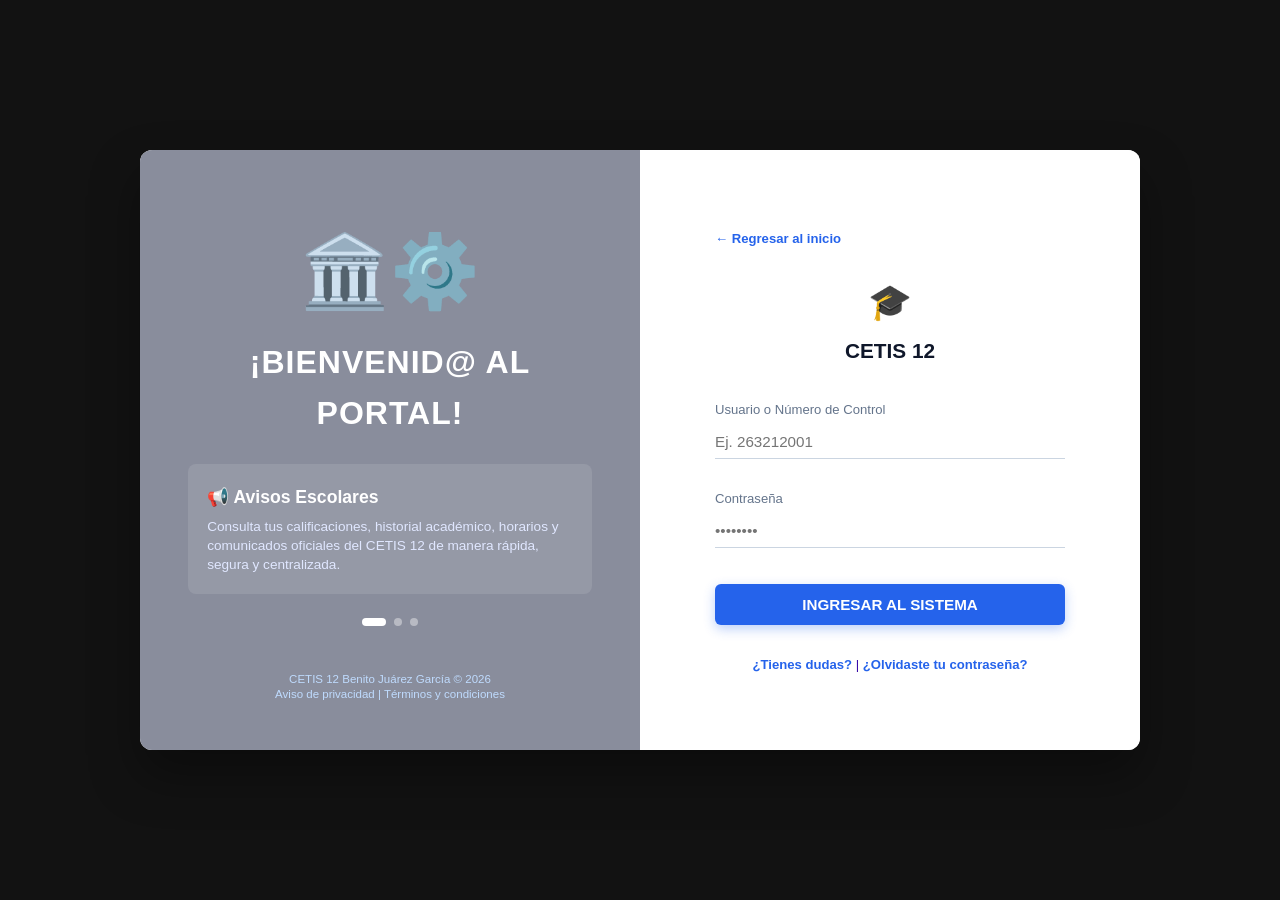
==== login.html @ d5d42ab3 "Mi primera publicación Publicación Inicial con imágenes y archivos del proyecto" ====
<!DOCTYPE html>
<html lang="es">
<head>
    <meta charset="UTF-8">
    <meta name="viewport" content="width=device-width, initial-scale=1.0">
    <title>Portal de Alumnos - CETIS 12</title>
    <link rel="stylesheet" href="styles.css">
</head>
<body class="cbtis-login-body">

    <!-- Contenedor principal de dos columnas -->
    <div class="cbtis-login-container">

        <!-- LADO IZQUIERDO: Panel Institucional con Bienvenida e Ilustración -->
        <div class="cbtis-left-panel">
            <div class="cbtis-left-content">
                
                <div class="cbtis-illustration-box">
                    <div class="cbtis-badge-icon">🏛️⚙️</div>
                    <h2>¡BIENVENID@ AL PORTAL!</h2>
                </div>

                <div class="cbtis-notices-box">
                    <h3>📢 Avisos Escolares</h3>
                    <p>Consulta tus calificaciones, historial académico, horarios y comunicados oficiales del CETIS 12 de manera rápida, segura y centralizada.</p>
                </div>

                <div class="cbtis-slider-dots">
                    <span class="cbtis-dot active"></span>
                    <span class="cbtis-dot"></span>
                    <span class="cbtis-dot"></span>
                </div>
            </div>

            <div class="cbtis-left-footer">
                CETIS 12 Benito Juárez García &copy; 2026<br>
                <span>Aviso de privacidad | Términos y condiciones</span>
            </div>
        </div>

        <!-- LADO DERECHO: Panel de Autenticación de Usuarios -->
        <div class="cbtis-right-panel">
            <div class="cbtis-login-wrapper">
                
                <div class="login-back-container">
                    <a href="index.html" class="cbtis-back-link">← Regresar al inicio</a>
                </div>

                <div class="cbtis-logo-header">
                    <div class="login-logo-emoji">🎓</div>
                    <h1>CETIS <strong>12</strong></h1>
                </div>

                <form id="form-login" action="#" method="POST">
                    
                    <div class="cbtis-input-group">
                        <label for="usuario">Usuario o Número de Control</label>
                        <input type="text" id="usuario" name="usuario" placeholder="Ej. 263212001" required>
                    </div>

                    <div class="cbtis-input-group">
                        <label for="password">Contraseña</label>
                        <input type="password" id="password" name="password" placeholder="••••••••" required>
                    </div>

                    <button type="submit" class="cbtis-btn-ingresar">INGRESAR AL SISTEMA</button>

                </form>

                <div class="cbtis-login-help">
                    <a href="#">¿Tienes dudas?</a> | <a href="#">¿Olvidaste tu contraseña?</a>
                </div>

            </div>
        </div>

    </div>

    <script src="script.js"></script>
</body>
</html>
---- styles.css ----
/* ======================================================================
   ESTILOS GENERALES Y PORTADA - CBTis 166
   ====================================================================== */
*{
    box-sizing: border-box; /* Incluye bordes y rellenos en el ancho y alto total */
    margin: 0;              /* Elimina los márgenes predeterminados de la página */
    padding: 0;             /* Elimina los rellenos internos predeterminados */
}

body {
    font-family: 'Segoe UI', Tahoma, Geneva, Verdana, sans-serif; /* Tipografía principal limpia y moderna */
    color:#370aa8;                 /* Color de texto base gris oscuro */
    background-color:#d6200f;      /* Color de fondo general suave para el sitio */
    line-height: 1.6;               /* Espaciado de línea cómodo para la lectura */
}

/* --------------------------------------------------------------------
   BARRA SUPERIOR DE CONTACTO
   -------------------------------------------------------------------- */
.top-bar {
    background-color: #d6200f;              /* Fondo oscuro para la franja de contacto superior */
    color: #cbd5e1;                         /* Color de texto gris claro secundario */
    font-size: 0.82rem;                     /* Tamaño de fuente pequeño y sutil */
    padding: 0.5rem 2rem;                   /* Relleno interno superior/inferior y lateral */
    border-bottom: 1px solid rgba(255, 255, 255, 0.1); /* Línea divisoria inferior translúcida */
}

.top-bar-container {
    max-width: 1200px;     /* Ancho máximo estructurado para mantener simetría */
    margin: 0 auto;        /* Centra horizontalmente el contenedor */
    display: flex;         /* Activa el diseño flexible */
    justify-content: space-between; /* Distribuye el espacio entre los elementos internos */
    align-items: center;   /* Centra verticalmente los elementos */
}

.top-contacts {
    display: flex;         /* Distribuye los datos de contacto en fila horizontal */
    gap: 2rem;             /* Separación horizontal entre los elementos */
}

.top-item.whatsapp {
    color: #4ade80;        /* Color verde característico para destacar WhatsApp */
}

/* ======================================================================
   BARRA DE NAVEGACIÓN RESPONSIVA
   ====================================================================== */
.navbar {
    background-color: #ffffff; /* Fondo blanco sólido para el menú de navegación */
    border-bottom: 1px solid #e2e8f0; /* Borde inferior sutil */
    position: sticky;          /* Fija la barra en la parte superior al hacer scroll */
    top: 0;                    /* Posición de anclaje exacto en la parte superior */
    z-index: 1000;             /* Asegura que la barra esté siempre por encima de otros elementos */
    padding: 0.8rem 1.5rem;    /* Relleno interior de la barra de navegación */
}

.nav-container {
    max-width: 1200px;         /* Ancho máximo alineado con el resto del sitio */
    margin: 0 auto;            /* Centra el contenedor del menú */
    display: flex;             /* Modelo flexible */
    justify-content: space-between; /* Separa el logotipo de los enlaces del menú */
    align-items: center;       /* Alinea verticalmente al centro */
    flex-wrap: wrap;           /* Permite que los elementos bajen si falta espacio */
    gap: 1rem;                 /* Espaciado predeterminado */
}

.nav-brand {
    display: flex;             /* Contenedor flexible para la marca/logo */
    align-items: center;       /* Centra verticalmente el logotipo */
}

.brand-logo-img {
    height: 55px;              /* Altura fija estándar para el logotipo institucional */
    width: auto;               /* Ancho proporcional automático */
    object-fit: contain;       /* Evita deformaciones en la imagen */
    display: block;            /* Elimina espacios fantasma inferiores */
}

.nav-links {
    display: flex;             /* Organiza los enlaces de navegación en línea */
    align-items: center;       /* Centra verticalmente */
    gap: 1.5rem;               /* Espacio de separación entre cada opción del menú */
    flex-wrap: wrap;           /* Adaptable en pantallas chicas */
}

.nav-links a {
    text-decoration: none;     /* Quita el subrayado predeterminado de los enlaces */
    color: #475569;            /* Color de texto gris intermedio */
    font-weight: 600;          /* Seminegrita para mejor visibilidad */
    font-size: 0.9rem;         /* Tamaño de fuente adecuado */
    transition: color 0.2s;    /* Transición suave al cambiar de color */
}

.nav-links a:hover {
    color: #2563eb;            /* Cambia a azul corporativo al pasar el cursor */
}

.btn-nav-login {
    background-color:#d6200f; /* Fondo azul destacado para el botón de alumnos */
    color: white !important;   /* Texto blanco forzado */
    padding: 8px 16px;         /* Relleno interior del botón */
    border-radius: 6px;        /* Esquinas redondeadas */
    transition: background-color 0.2s; /* Transición suave en el color de fondo */
}

.btn-nav-login:hover {
    background-color: #1d4ed8; /* Azul más oscuro al pasar el cursor */
}

@media (max-width: 600px) {
    .navbar {
        padding: 0.6rem 1rem;  /* Reduce el padding en pantallas móviles pequeñas */
    }
    .nav-container {
        justify-content: center; /* Centra los elementos del menú en móviles */
    }
    .nav-links {
        gap: 1rem;             /* Reduce el espacio entre enlaces */
        justify-content: center; /* Centra los enlaces */
    }
}

/* --------------------------------------------------------------------
   SECCIÓN HERO (DOS COLUMNAS CON COLLAGE)
   -------------------------------------------------------------------- */
.hero-section {
    background: linear-gradient(135deg, #1adb14 0%, #1e3a8a 100%); /* Fondo con degradado azul oscuro */
    color: white;              /* Texto general en blanco para alto contraste */
    padding: 5rem 2rem;        /* Relleno superior/inferior amplio y lateral */
    overflow: hidden;          /* Oculta desbordamientos */
}

.hero-container {
    max-width: 1200px;         /* Ancho máximo del contenedor principal */
    margin: 0 auto;            /* Centra el contenedor */
    display: grid;             /* Utiliza CSS Grid para organizar las columnas */
    grid-template-columns: 1.1fr 0.9fr; /* Texto ligeramente más ancho que el collage */
    gap: 3rem;                 /* Espacio de separación entre columnas */
    align-items: center;       /* Alinea verticalmente al centro */
}

@media (max-width: 900px) {
    .hero-container {
        grid-template-columns: 1fr; /* Cambia a una sola columna en pantallas medianas/móviles */
    }
}

.hero-tag {
    display: inline-block;     /* Permite aplicar padding y márgenes como bloque */
    background-color: rgba(37, 99, 235, 0.3); /* Fondo azul translúcido */
    border: 1px solid rgba(96, 165, 250, 0.4); /* Borde azul claro sutil */
    color: #93c5fd;            /* Texto azul claro brillante */
    padding: 6px 16px;         /* Relleno interior */
    border-radius: 20px;       /* Bordes redondeados estilo píldora */
    font-size: 0.85rem;        /* Tamaño de fuente compacto */
    font-weight: 600;          /* Seminegrita */
    text-transform: uppercase; /* Convierte el texto en mayúsculas */
    margin-bottom: 1.5rem;     /* Margen inferior */
}

.hero-text-side h1 {
    font-size: 2.8rem;         /* Tamaño de fuente grande para el título principal */
    font-weight: 800;          /* Grosor muy marcado */
    margin-bottom: 1rem;       /* Espacio inferior */
    letter-spacing: -0.5px;    /* Reduce ligeramente el espacio entre letras */
    line-height: 1.2;          /* Altura de línea compacta */
}

.hero-text-side p {
    font-size: 1.1rem;         /* Tamaño de fuente cómodo para la descripción */
    color: #cbd5e1;            /* Color gris claro legible */
    margin-bottom: 2rem;       /* Espacio inferior */
    line-height: 1.6;          /* Altura de línea legible */
}

.hero-cta-box {
    background: rgba(15, 23, 42, 0.4); /* Fondo oscuro semitransparente */
    border: 1px solid rgba(255, 255, 255, 0.1); /* Borde sutil translúcido */
    padding: 1.8rem;           /* Relleno interno */
    border-radius: 12px;       /* Bordes redondeados */
    backdrop-filter: blur(6px); /* Efecto de desenfoque de cristal esmerilado */
}

.btn-orange {
    display: inline-block;     /* Permite dimensiones en enlaces */
    background: linear-gradient(135deg, #f97316 0%, #ea580c 100%); /* Degradado naranja llamativo */
    color: white;              /* Texto blanco */
    padding: 14px 28px;        /* Relleno interior generoso */
    border-radius: 8px;        /* Bordes redondeados */
    text-decoration: none;     /* Quita subrayado */
    font-weight: 700;          /* Negrita */
    font-size: 1.05rem;        /* Tamaño destacado */
    box-shadow: 0 4px 15px rgba(249, 115, 22, 0.4); /* Sombra naranja difuminada */
    transition: transform 0.2s, box-shadow 0.2s; /* Transiciones suaves */
    margin-bottom: 1.2rem;     /* Espacio inferior */
}

.btn-orange:hover {
    transform: translateY(-2px); /* Eleva ligeramente el botón al pasar el cursor */
    box-shadow: 0 6px 20px rgba(249, 115, 22, 0.6); /* Aumenta intensidad de sombra */
}

.hero-benefits {
    display: flex;             /* Organiza los beneficios en línea flexible */
    flex-wrap: wrap;           /* Salto de línea automático */
    gap: 15px;                 /* Espacio entre beneficios */
    font-size: 0.9rem;         /* Tamaño estándar */
    color: #e2e8f0;            /* Gris claro */
    font-weight: 500;          /* Peso medio */
}

/* Estilos del Collage de Imágenes */
.image-collage {
    display: flex;             /* Organiza los elementos en columna */
    flex-direction: column;    /* Dirección vertical */
    gap: 15px;                 /* Espacio entre imágenes */
    background: rgba(255, 255, 255, 0.05); /* Fondo translúcido sutil */
    padding: 20px;             /* Relleno interior */
    border-radius: 20px;       /* Bordes redondeados del contenedor */
    border: 1px solid rgba(255, 255, 255, 0.1); /* Borde sutil */
}

.collage-main img {
    width: 100%;               /* Ancho completo */
    height: 240px;             /* Altura fija para la imagen principal */
    object-fit: cover;         /* Recorta proporcionalmente sin deformar */
    border-radius: 12px;       /* Bordes redondeados */
    box-shadow: 0 10px 25px rgba(0,0,0,0.3); /* Sombra de profundidad */
}

.collage-sub {
    display: grid;             /* Cuadrícula para las dos imágenes inferiores */
    grid-template-columns: 1fr 1fr; /* Dos columnas iguales */
    gap: 15px;                 /* Espacio entre las secundarias */
}

.collage-sub img {
    width: 100%;               /* Ancho completo */
    height: 140px;             /* Altura fija para secundarias */
    object-fit: cover;         /* Recorte proporcional */
    border-radius: 12px;       /* Bordes redondeados */
    box-shadow: 0 8px 20px rgba(0,0,0,0.3); /* Sombra de profundidad */
}

/* Clases específicas para el formulario de informes */
.hero-title-custom {
    font-size: 2.5rem;         /* Tamaño de título personalizado */
    margin-bottom: 1rem;       /* Margen inferior */
}

.hero-desc-custom {
    color: #cbd5e1;            /* Color secundario */
    font-size: 1rem;           /* Tamaño legible */
    margin-bottom: 1.5rem;     /* Margen inferior */
}

.hero-subtitle-custom {
    font-size: 0.95rem;        /* Subtítulo */
    font-weight: 600;          /* Seminegrita */
    color: #93c5fd;            /* Azul claro */
    margin-bottom: 0.8rem;     /* Margen inferior */
}

.hero-benefits-column {
    display: flex;             /* Flexible vertical */
    flex-direction: column;    /* Apilado vertical */
    gap: 8px;                  /* Espaciado ajustado */
}

.cbtis-hero-form-card {
    background-color: #ffffff; /* Fondo blanco sólido para la tarjeta del formulario */
    padding: 2.2rem;           /* Relleno interno amplio */
    border-radius: 16px;       /* Bordes redondeados marcados */
    box-shadow: 0 20px 40px rgba(0, 0, 0, 0.25); /* Sombra elegante flotante */
    width: 100%;               /* Ancho completo disponible */
    max-width: 440px;          /* Ancho máximo de la tarjeta */
    margin: 0 auto;            /* Centrado horizontal */
}

.form-card-title {
    color: #0f172a;            /* Color oscuro */
    font-size: 1.25rem;        /* Mediano destacado */
    font-weight: 700;          /* Negrita */
    margin-bottom: 1rem;       /* Margen inferior */
    text-align: center;        /* Centrado */
}

.form-group-margin {
    margin-bottom: 1rem;       /* Espacio inferior estándar entre campos */
}

.form-control-input {
    width: 100%;               /* Ancho completo */
    border: 1px solid #cbd5e1; /* Borde gris claro */
    border-radius: 8px;        /* Bordes redondeados */
    padding: 10px 14px;        /* Relleno interior cómodo */
    font-size: 0.9rem;         /* Tamaño de letra interno */
    outline: none;             /* Sin borde de enfoque por defecto */
}

.form-control-select {
    width: 100%;               /* Ancho completo */
    border: 1px solid #cbd5e1; /* Borde gris claro */
    border-radius: 8px;        /* Bordes redondeados */
    padding: 10px 14px;        /* Relleno interior */
    font-size: 0.9rem;         /* Tamaño de fuente */
    background: #fff;          /* Fondo blanco */
    color: #475569;            /* Color de texto de opciones */
    outline: none;             /* Quita contorno */
}

.form-date-label {
    font-size: 0.78rem;        /* Letra pequeña para etiquetas de fecha */
    color: #64748b;            /* Gris secundario */
    display: block;            /* Ocupa su propia línea */
    margin-bottom: 2px;        /* Margen inferior mínimo */
}

.form-control-date {
    width: 100%;               /* Ancho completo */
    border: 1px solid #cbd5e1; /* Borde gris */
    border-radius: 8px;        /* Bordes redondeados */
    padding: 8px 14px;         /* Relleno interior */
    font-size: 0.9rem;         /* Tamaño de fuente */
    color: #334155;            /* Color de texto interno */
    outline: none;             /* Quita contorno */
}

.form-control-textarea {
    width: 100%;               /* Ancho completo */
    border: 1px solid #cbd5e1; /* Borde gris */
    border-radius: 8px;        /* Bordes redondeados */
    padding: 10px 14px;        /* Relleno interior */
    font-size: 0.9rem;         /* Tamaño de fuente */
    outline: none;             /* Quita contorno */
    font-family: inherit;      /* Hereda tipografía general */
}

/* ======================================================================
   CORRECCIÓN DEFINITIVA PARA LA CASILLA Y EL TEXTO DE ACEPTAR TÉRMINOS
   ====================================================================== */
.form-group-checkbox {
    margin-bottom: 1.2rem;     /* Espacio inferior */
    display: flex;             /* Contenedor flexible */
    flex-direction: row !important; /* Fuerza dirección horizontal estricta */
    align-items: flex-start !important; /* Alinea arriba */
    justify-content: flex-start !important; /* Alinea a la izquierda */
    gap: 10px;                 /* Espacio horizontal entre cuadro y texto */
    text-align: left;          /* Alineación izquierda */
    width: 100%;               /* Ancho completo */
}

.form-checkbox-input {
    width: 18px !important;    /* Ancho fijo forzado para el checkbox */
    height: 18px !important;   /* Alto fijo forzado */
    min-width: 18px;           /* Evita compresión */
    cursor: pointer;           /* Cambia cursor a mano */
    margin-top: 2px;           /* Ajuste vertical fino con la primera línea */
    flex-shrink: 0;            /* Impide deformación */
    appearance: auto;          /* Restaura el comportamiento visual nativo */
    -webkit-appearance: checkbox; /* Compatibilidad WebKit */
}

.form-checkbox-label {
    font-size: 0.78rem !important; /* Letra pequeña legible para textos legales */
    color: #475569 !important;     /* Gris oscuro */
    line-height: 1.35 !important;  /* Altura de línea compacta */
    cursor: pointer;               /* Cursor interactivo */
    display: inline-block !important; /* Comportamiento en línea */
    width: auto !important;        /* Ancho automático */
    flex: 1;                       /* Ocupa el resto del espacio disponible */
}

.form-submit-btn {
    background-color: #0052ff;     /* Fondo azul intenso para el botón enviar */
    width: 100%;                   /* Ancho completo */
    border-radius: 8px;            /* Bordes redondeados */
    padding: 12px;                 /* Relleno interior */
    font-weight: 700;              /* Negrita */
    color: white;                  /* Texto blanco */
    border: none;                  /* Sin bordes */
    cursor: pointer;               /* Cursor de mano */
    transition: background 0.2s;   /* Transición suave */
}

.cbtis-hero-form-card input:focus, 
.cbtis-hero-form-card select:focus, 
.cbtis-hero-form-card textarea:focus {
    border-color: #2563eb !important; /* Cambia el borde a azul brillante al enfocar */
    box-shadow: 0 0 0 3px rgba(37, 99, 235, 0.15); /* Brillo sutil alrededor */
}

/* ======================================================================
   ESTILOS DE OFERTA EDUCATIVA CON IMÁGENES
   ====================================================================== */
.careers-section {
    padding: 5rem 2rem;            /* Espaciado superior/inferior */
    background-color: #f8fafc;     /* Fondo claro */
}

.section-container {
    max-width: 1200px;             /* Ancho máximo centrado */
    margin: 0 auto;                /* Centrado horizontal */
}

.section-header {
    text-align: center;            /* Centrado de títulos de sección */
    margin-bottom: 3.5rem;         /* Espacio inferior */
}

.section-header h2 {
    font-size: 2.2rem;             /* Título grande */
    color: #0f172a;                /* Color oscuro */
    margin-bottom: 0.5rem;         /* Espacio con subtítulo */
}

.section-header p {
    color: #64748b;                /* Gris secundario */
    font-size: 1.05rem;            /* Tamaño legible */
}

.careers-grid {
    display: grid;                 /* Cuadrícula CSS adaptable */
    grid-template-columns: repeat(auto-fit, minmax(260px, 1fr)); /* Columnas responsivas */
    gap: 2rem;                     /* Espacio entre tarjetas */
}

.career-card {
    background-color: #ffffff;     /* Fondo blanco */
    border: 1px solid #e2e8f0;     /* Borde sutil */
    border-radius: 12px;           /* Esquinas redondeadas */
    overflow: hidden;              /* Oculta desbordamientos internos */
    box-shadow: 0 4px 6px rgba(0, 0, 0, 0.02); /* Sombra ligera */
    transition: transform 0.2s ease, box-shadow 0.2s ease; /* Transiciones suaves */
}

.career-card:hover {
    transform: translateY(-5px);   /* Eleva la tarjeta al pasar el cursor */
    box-shadow: 0 15px 30px rgba(0, 0, 0, 0.08); /* Acentúa la sombra */
    border-color: #cbd5e1;         /* Oscurece borde */
}

.career-img-container {
    width: 100%;                   /* Ancho completo */
    height: 160px;                 /* Altura fija de imagen */
    overflow: hidden;              /* Oculta desbordamientos */
}

.career-img-container img {
    width: 100%;                   /* Ancho adaptado */
    height: 100%;                  /* Alto adaptado */
    object-fit: cover;             /* Recorte proporcional */
    transition: transform 0.3s ease; /* Transición para zoom */
}

.career-card:hover .career-img-container img {
    transform: scale(1.05);        /* Efecto zoom in en imagen al hacer hover */
}

.career-content {
    padding: 1.8rem;               /* Relleno interno de textos */
}

.career-content h3 {
    font-size: 1.15rem;            /* Tamaño de título */
    color: #0f172a;                /* Color oscuro */
    margin-bottom: 0.8rem;         /* Espacio inferior */
    font-weight: 700;              /* Negrita */
}

.career-content p {
    color: #64748b;                /* Gris descriptivo */
    font-size: 0.9rem;             /* Tamaño estándar */
    line-height: 1.5;              /* Altura de línea */
}

/* ======================================================================
   ESTILOS DEL PIE DE PÁGINA (FOOTER CON REDES SOCIALES)
   ====================================================================== */
.footer {
    background-color: #8114db;     /* Fondo oscuro institucional */
    color: #94a3b8;                /* Texto gris claro */
    padding: 2.5rem 2rem;          /* Relleno interior */
    border-top: 1px solid rgba(255, 255, 255, 0.05); /* Línea superior sutil */
}

.footer-container {
    max-width: 1200px;             /* Ancho máximo alineado */
    margin: 0 auto;                /* Centrado horizontal */
    display: flex;                 /* Distribución flexible */
    justify-content: space-between; /* Separa créditos de redes */
    align-items: center;           /* Centrado vertical */
    flex-wrap: wrap;               /* Adaptable */
    gap: 1.5rem;                   /* Espacio entre elementos */
}

.footer-info p {
    font-size: 0.9rem;             /* Tamaño estándar */
    color: #cbd5e1;                /* Color legible */
    margin-bottom: 0.3rem;         /* Espacio mínimo */
}

.footer-author {
    font-size: 0.82rem;            /* Letra pequeña para autor */
    color: #64748b;                /* Gris sutil */
}

.footer-socials {
    display: flex;                 /* Iconos en línea */
    gap: 12px;                     /* Espacio entre iconos */
}

.social-icon {
    width: 38px;                   /* Ancho fijo circular */
    height: 38px;                  /* Alto fijo circular */
    background: rgba(255, 255, 255, 0.08); /* Fondo translúcido */
    border: 1px solid rgba(255, 255, 255, 0.12); /* Borde sutil */
    color: #ffffff;                /* Icono blanco */
    border-radius: 50%;            /* Círculo perfecto */
    display: flex;                 /* Centrado interno */
    align-items: center;           /* Centrado vertical */
    justify-content: center;       /* Centrado horizontal */
    text-decoration: none;         /* Sin subrayado */
    font-weight: 700;              /* Negrita */
    font-size: 0.95rem;            /* Tamaño del símbolo */
    transition: background 0.2s, transform 0.2s, border-color 0.2s; /* Transiciones */
}

.social-icon:hover {
    background: #2563eb;           /* Azul corporativo al pasar cursor */
    border-color: #2563eb;         /* Borde azul */
    transform: translateY(-3px);   /* Eleva sutilmente el icono */
}

@media (max-width: 768px) {
    .footer-container {
        flex-direction: column;    /* Columna en tablets y móviles */
        text-align: center;        /* Centra textos del footer */
    }
    .footer-socials {
        justify-content: center;   /* Centra iconos sociales */
    }
}

/* ======================================================================
   ESTILOS DE LOGIN EN PANTALLA PARTIDA - CBTis 166
   ====================================================================== */
.cbtis-login-body {
    margin: 0;                     /* Sin márgenes */
    padding: 0;                    /* Sin padding */
    font-family: 'Segoe UI', Tahoma, Geneva, Verdana, sans-serif; /* Tipografía general */
    background: linear-gradient(135deg, #121212 0%, #121212 100%); /* Fondo degradado */
    min-height: 100vh;             /* Altura mínima de pantalla completa */
    display: flex;                 /* Centrado flexible */
    justify-content: center;       /* Centrado horizontal */
    align-items: center;           /* Centrado vertical */
}

.cbtis-login-container {
    width: 100%;                   /* Ancho completo */
    max-width: 1000px;             /* Ancho máximo de la tarjeta de login */
    height: 600px;                 /* Altura fija estándar */
    background-color: #ffffff;     /* Fondo blanco */
    border-radius: 12px;           /* Bordes redondeados */
    box-shadow: 0 25px 50px rgba(0, 0, 0, 0.35); /* Sombra pronunciada */
    display: grid;                 /* Pantalla dividida en cuadrícula */
    grid-template-columns: 1fr 1fr; /* Dos columnas iguales (panel izquierdo y derecho) */
    overflow: hidden;              /* Oculta desbordamientos */
    margin: 2rem;                  /* Margen exterior */
}

@media (max-width: 850px) {
    .cbtis-login-container {
        grid-template-columns: 1fr; /* Una sola columna en dispositivos menores */
        height: auto;               /* Altura automática */
    }
    .cbtis-left-panel {
        display: none;              /* Oculta el panel izquierdo decorativo en móviles */
    }
}

.cbtis-left-panel {
    background: linear-gradient(135deg, #898d9c 0%,#898d9c 100%); /* Degradado oscuro */
    color: white;                  /* Texto blanco */
    padding: 3rem;                 /* Relleno interno */
    display: flex;                 /* Diseño flexible */
    flex-direction: column;        /* Apilado vertical */
    justify-content: space-between; /* Distribuye espacio superior e inferior */
}

.cbtis-illustration-box {
    text-align: center;            /* Centrado */
    margin-top: 1rem;              /* Margen superior */
}

.cbtis-badge-icon {
    font-size: 4.5rem;             /* Tamaño grande para icono/emoji */
    margin-bottom: 0.5rem;         /* Margen inferior */
}

.cbtis-illustration-box h2 {
    font-size: 2rem;               /* Título grande */
    font-weight: 800;              /* Negrita fuerte */
    letter-spacing: 1px;           /* Espaciado entre letras */
}

.cbtis-notices-box {
    background: rgba(255, 255, 255, 0.1); /* Caja translúcida de avisos */
    padding: 1.2rem;               /* Relleno interno */
    border-radius: 8px;            /* Bordes redondeados */
    margin-top: 1.5rem;            /* Margen superior */
}

.cbtis-notices-box h3 {
    font-size: 1.1rem;             /* Título de aviso */
    margin-bottom: 0.4rem;         /* Margen inferior */
}

.cbtis-notices-box p {
    font-size: 0.85rem;            /* Texto pequeño */
    color: #e0e7ff;                /* Azul claro tenue */
    line-height: 1.4;              /* Altura de línea */
}

.cbtis-slider-dots {
    display: flex;                 /* Indicadores de slider en fila */
    justify-content: center;       /* Centrados */
    gap: 8px;                      /* Espacio entre puntos */
    margin-top: 1.5rem;            /* Margen superior */
}

.cbtis-dot {
    width: 8px;                    /* Ancho de punto inactivo */
    height: 8px;                   /* Alto de punto inactivo */
    background-color: rgba(255, 255, 255, 0.4); /* Translúcido */
    border-radius: 50%;            /* Circular */
}

.cbtis-dot.active {
    background-color: #ffffff;     /* Blanco sólido para punto activo */
    width: 24px;                   /* Más ancho simulando barra activa */
    border-radius: 4px;            /* Bordes redondeados */
}

.cbtis-left-footer {
    font-size: 0.72rem;            /* Letra pequeña institucional */
    color: #bfdbfe;                /* Azul muy claro */
    text-align: center;            /* Centrado */
    line-height: 1.3;              /* Altura de línea */
}

.cbtis-right-panel {
    background-color: #ffffff;     /* Panel derecho blanco para el formulario de login */
    padding: 3rem 3.5rem;          /* Relleno interno amplio */
    display: flex;                 /* Flexible */
    flex-direction: column;        /* Vertical */
    justify-content: center;       /* Centrado vertical */
}

.cbtis-login-wrapper {
    width: 100%;                   /* Ancho completo */
    max-width: 350px;              /* Ancho máximo del contenedor de login */
    margin: 0 auto;                /* Centrado horizontal */
}

.login-back-container {
    margin-bottom: 1.5rem;         /* Margen inferior */
}

.cbtis-back-link {
    color: #2563eb;                /* Enlace azul */
    font-size: 0.82rem;            /* Tamaño pequeño */
    text-decoration: none;         /* Sin subrayado */
    font-weight: 600;              /* Seminegrita */
}

.cbtis-back-link:hover {
    text-decoration: underline;    /* Subraya al pasar cursor */
}

.cbtis-logo-header {
    text-align: center;            /* Centrado */
    margin-bottom: 2rem;           /* Margen inferior */
}

.login-logo-emoji {
    font-size: 2.2rem;             /* Emoji grande */
    margin-bottom: 0.2rem;         /* Margen inferior */
}

.cbtis-logo-header h1 {
    font-size: 1.3rem;             /* Tamaño título */
    color: #0f172a;                /* Oscuro */
    font-weight: 700;              /* Negrita */
}

.cbtis-logo-header h1 span {
    color: #2563eb;                /* Acento en azul */
}

.cbtis-input-group {
    margin-bottom: 1.8rem;         /* Espacio inferior */
    position: relative;            /* Posicionamiento relativo */
}

.cbtis-input-group label {
    display: block;                /* Ocupa su línea */
    font-size: 0.82rem;            /* Pequeño */
    color: #64748b;                /* Gris */
    margin-bottom: 0.3rem;         /* Margen inferior */
    font-weight: 500;              /* Medio */
}

.cbtis-input-group input {
    width: 100%;                   /* Ancho completo */
    border: none;                  /* Sin borde completo */
    border-bottom: 1px solid #cbd5e1; /* Borde inferior estilo material design */
    padding: 8px 0;                /* Relleno */
    font-size: 0.95rem;            /* Tamaño de fuente */
    color: #0f172a;                /* Oscuro */
    background: transparent;       /* Fondo transparente */
    outline: none;                 /* Sin contorno */
    transition: border-color 0.2s; /* Transición suave */
}

.cbtis-input-group input:focus {
    border-bottom: 2px solid #2563eb; /* Cambia a borde inferior azul grueso al enfocar */
}

.cbtis-btn-ingresar {
    width: 100%;                   /* Ancho completo */
    background-color: #2563eb;     /* Azul corporativo */
    color: white;                  /* Texto blanco */
    border: none;                  /* Sin bordes */
    padding: 12px;                 /* Relleno */
    border-radius: 6px;            /* Esquinas redondeadas */
    font-weight: 700;              /* Negrita */
    font-size: 0.95rem;            /* Tamaño */
    cursor: pointer;               /* Mano interactiva */
    box-shadow: 0 4px 12px rgba(37, 99, 235, 0.3); /* Sombra azul */
    transition: background-color 0.2s, transform 0.1s; /* Transiciones */
    margin-top: 0.5rem;            /* Margen superior */
}

.cbtis-btn-ingresar:hover {
    background-color: #1d4ed8;     /* Azul más oscuro al pasar cursor */
}

.cbtis-login-help {
    text-align: center;            /* Centrado */
    margin-top: 1.8rem;            /* Margen superior */
    font-size: 0.82rem;            /* Pequeño */
}

.cbtis-login-help a {
    color: #2563eb;                /* Azul */
    text-decoration: none;         /* Sin subrayado */
    font-weight: 600;              /* Seminegrita */
}

.cbtis-login-help a:hover {
    text-decoration: underline;    /* Subraya al pasar cursor */
}

/* ======================================================================
   ESTILOS Y RECORRIDO DE DOCENTES
   ====================================================================== */
.teachers-section {
    background: linear-gradient(135deg, #0f172a 0%, #1e3a8a 100%); /* Fondo degradado oscuro */
    color: white;                  /* Texto blanco */
    padding: 4rem 1.5rem;          /* Relleno superior/inferior y lateral */
}

.teachers-container {
    max-width: 1200px;             /* Ancho máximo centrado */
    margin: 0 auto;                /* Centrado horizontal */
}

.teachers-header {
    display: flex;                 /* Flexible */
    justify-content: space-between; /* Separa título de botones */
    align-items: flex-end;         /* Alineación inferior */
    margin-bottom: 2.5rem;         /* Margen inferior */
    flex-wrap: wrap;               /* Adaptable */
    gap: 1.5rem;                   /* Espacio entre elementos */
}

.teachers-tag {
    display: inline-block;         /* Bloque en línea */
    color: #93c5fd;                /* Azul claro */
    font-size: 0.82rem;            /* Pequeño */
    font-weight: 700;              /* Negrita */
    text-transform: uppercase;     /* Mayúsculas */
    margin-bottom: 0.6rem;         /* Margen inferior */
    letter-spacing: 0.5px;         /* Espaciado de letras */
}

.convenience-tag-custom {
    color: #2563eb;                /* Azul específico para convenios */
}

.teachers-header h2 {
    font-size: 2.2rem;             /* Título grande */
    font-weight: 800;              /* Negrita fuerte */
    margin-bottom: 0.6rem;         /* Margen inferior */
    letter-spacing: -0.5px;        /* Espaciado ajustado */
}

.teachers-header p {
    color: #cbd5e1;                /* Gris claro */
    font-size: 1rem;               /* Estándar */
    max-width: 700px;              /* Ancho máximo para lectura cómoda */
    line-height: 1.6;              /* Altura de línea */
}

.teachers-nav-buttons {
    display: flex;                 /* Botones en línea */
    gap: 10px;                     /* Espaciado entre flechas */
}

.nav-btn {
    width: 42px;                   /* Ancho fijo circular */
    height: 42px;                  /* Alto fijo circular */
    background: rgba(255, 255, 255, 0.1); /* Translúcido */
    border: 1px solid rgba(255, 255, 255, 0.2); /* Borde translúcido */
    color: white;                  /* Símbolo blanco */
    border-radius: 50%;            /* Circular */
    font-size: 1.4rem;             /* Tamaño de flecha */
    cursor: pointer;               /* Mano interactiva */
    display: flex;                 /* Centrado interno */
    align-items: center;           /* Centrado vertical */
    justify-content: center;       /* Centrado horizontal */
    transition: background 0.2s, transform 0.1s; /* Transiciones */
}

.nav-btn:hover {
    background: rgba(255, 255, 255, 0.25); /* Aclara al pasar cursor */
    transform: scale(1.05);        /* Ligero zoom */
}

.teachers-grid {
    display: flex;                 /* Carrusel horizontal flexible */
    gap: 1.5rem;                   /* Espacio entre tarjetas de profesores */
    overflow-x: auto;              /* Permite scroll horizontal */
    scroll-behavior: smooth;       /* Movimiento fluido al usar botones */
    padding-bottom: 1rem;          /* Relleno inferior */
    scrollbar-width: none;         /* Oculta barra de desplazamiento en Firefox */
}

.teachers-grid::-webkit-scrollbar {
    display: none;                 /* Oculta barra de desplazamiento en Chrome/Safari */
}

.teacher-card {
    flex: 0 0 calc(25% - 1.15rem); /* Ancho fijo exacto para mostrar 4 tarjetas en pantallas grandes */
    background: #1e293b;           /* Fondo gris oscuro azulado */
    border-radius: 16px;           /* Bordes redondeados */
    overflow: hidden;              /* Oculta desbordamientos */
    border: 1px solid rgba(255, 255, 255, 0.1); /* Borde sutil */
    transition: transform 0.2s ease, box-shadow 0.2s ease; /* Transiciones */
}

@media (max-width: 1024px) {
    .teacher-card {
        flex: 0 0 calc(43% - 0.75rem); /* Ajusta para mostrar 2 tarjetas en tablets */
    }
}

@media (max-width: 650px) {
    .teacher-card {
        flex: 0 0 82%;             /* Ajusta para mostrar una tarjeta grande en móviles */
    }
}

.teacher-card:hover {
    transform: translateY(-5px);   /* Eleva la tarjeta al pasar el cursor */
    box-shadow: 0 15px 30px rgba(0, 0, 0, 0.4); /* Sombra oscura profunda */
}

.teacher-card img {
    width: 100%;                   /* Ancho completo */
    height: 240px;                 /* Altura fija de la foto del docente */
    object-fit: cover;             /* Recorte proporcional */
    object-position: top;          /* Enfoca la parte superior (rostro) de la foto */
}

.teacher-info {
    padding: 1.5rem;               /* Relleno interior para los datos del profesor */
    background: linear-gradient(180deg, rgba(30, 41, 59, 0.9) 0%, rgba(15, 23, 42, 0.95) 100%); /* Degradado interno */
}

.teacher-info h3 {
    font-size: 1.1rem;             /* Nombre del profesor */
    font-weight: 700;              /* Negrita */
    color: white;                  /* Blanco */
    margin-bottom: 0.4rem;         /* Margen inferior */
}

.teacher-info p {
    font-size: 0.85rem;            /* Descripción de especialidad */
    color: #94a3b8;                /* Gris claro */
    line-height: 1.4;              /* Altura de línea */
}

/* ======================================================================
   ESTILOS DE CONVENIOS EN DOBLE LÍNEA (MARQUESINAS INFINITAS)
   ====================================================================== */
.convenios-section {
    padding: 5rem 0;               /* Relleno superior e inferior */
    background-color: #ffffff;     /* Fondo blanco */
    overflow: hidden;              /* Oculta desbordamientos laterales */
    border-top: 1px solid #e2e8f0; /* Borde superior sutil */
    border-bottom: 1px solid #e2e8f0; /* Borde inferior sutil */
}

.convenios-container {
    max-width: 1200px;             /* Ancho máximo centrado */
    margin: 0 auto;                /* Centrado horizontal */
    padding: 0 2rem;               /* Relleno lateral */
}

.marquee-wrapper {
    position: relative;            /* Posicionamiento relativo para la marquesina */
    width: 100%;                   /* Ancho completo */
    overflow: hidden;              /* Oculta tarjetas fuera de pantalla */
    mask-image: linear-gradient(to right, transparent, black 10%, black 90%, transparent); /* Desvanece los bordes izquierdo y derecho */
    -webkit-mask-image: linear-gradient(to right, transparent, black 10%, black 90%, transparent); /* Soporte WebKit para desvanecimiento */
}

.marquee-wrapper-spacing {
    margin-top: 1.5rem;            /* Separación entre la primera y segunda línea de convenios */
}

.marquee-track {
    display: flex;                 /* Elementos en línea horizontal continua */
    gap: 1.5rem;                   /* Espacio entre tarjetas de marcas */
    width: max-content;            /* Ancho automático basado en el contenido total */
}

.marquee-wrapper:hover .marquee-track {
    animation-play-state: paused !important; /* Pausa el movimiento al pasar el cursor sobre las marcas */
}

.marquee-track-top {
    animation: scrollLeft 35s linear infinite; /* Animación continua hacia la izquierda */
}

.marquee-track-bottom {
    animation: scrollRight 35s linear infinite; /* Animación continua hacia la derecha (inversa) */
}

@keyframes scrollLeft {
    0% { transform: translateX(0); }         /* Inicia en posición original */
    100% { transform: translateX(-50%); }    /* Desplaza exactamente la mitad (el grupo original) para crear bucle infinito */
}

@keyframes scrollRight {
    0% { transform: translateX(-50%); }      /* Inicia desplazado a la mitad */
    100% { transform: translateX(0); }       /* Regresa a la posición inicial creando bucle fluido */
}

.convenio-card {
    background: #f8fafc;           /* Fondo gris muy claro para cada tarjeta de empresa */
    border: 1px solid #e2e8f0;     /* Borde gris sutil */
    padding: 1.2rem 2rem;          /* Relleno interior generoso */
    border-radius: 12px;           /* Bordes redondeados */
    font-weight: 600;              /* Seminegrita */
    font-size: 1rem;               /* Tamaño estándar */
    color: #334155;                /* Color de texto gris oscuro */
    white-space: nowrap;           /* Impide que el texto de la marca haga salto de línea */
    box-shadow: 0 4px 6px rgba(0, 0, 0, 0.01); /* Sombra muy tenue */
    transition: transform 0.2s ease, border-color 0.2s ease, background-color 0.2s ease; /* Transiciones suaves */
    display: flex;                 /* Flexible */
    align-items: center;           /* Centrado vertical */
    justify-content: center;       /* Centrado horizontal */
    min-width: 190px;              /* Ancho mínimo uniforme para todas las tarjetas */
}

.convenio-card:hover {
    transform: translateY(-3px);   /* Eleva la tarjeta de convenio al pasar el cursor */
    border-color: #2563eb;         /* Cambia el borde a azul corporativo */
    background-color: #ffffff;     /* Fondo blanco puro */
    color: #2563eb;                /* Texto azul corporativo */
    box-shadow: 0 10px 20px rgba(37, 99, 235, 0.08); /* Sombra azulada elegante */
}
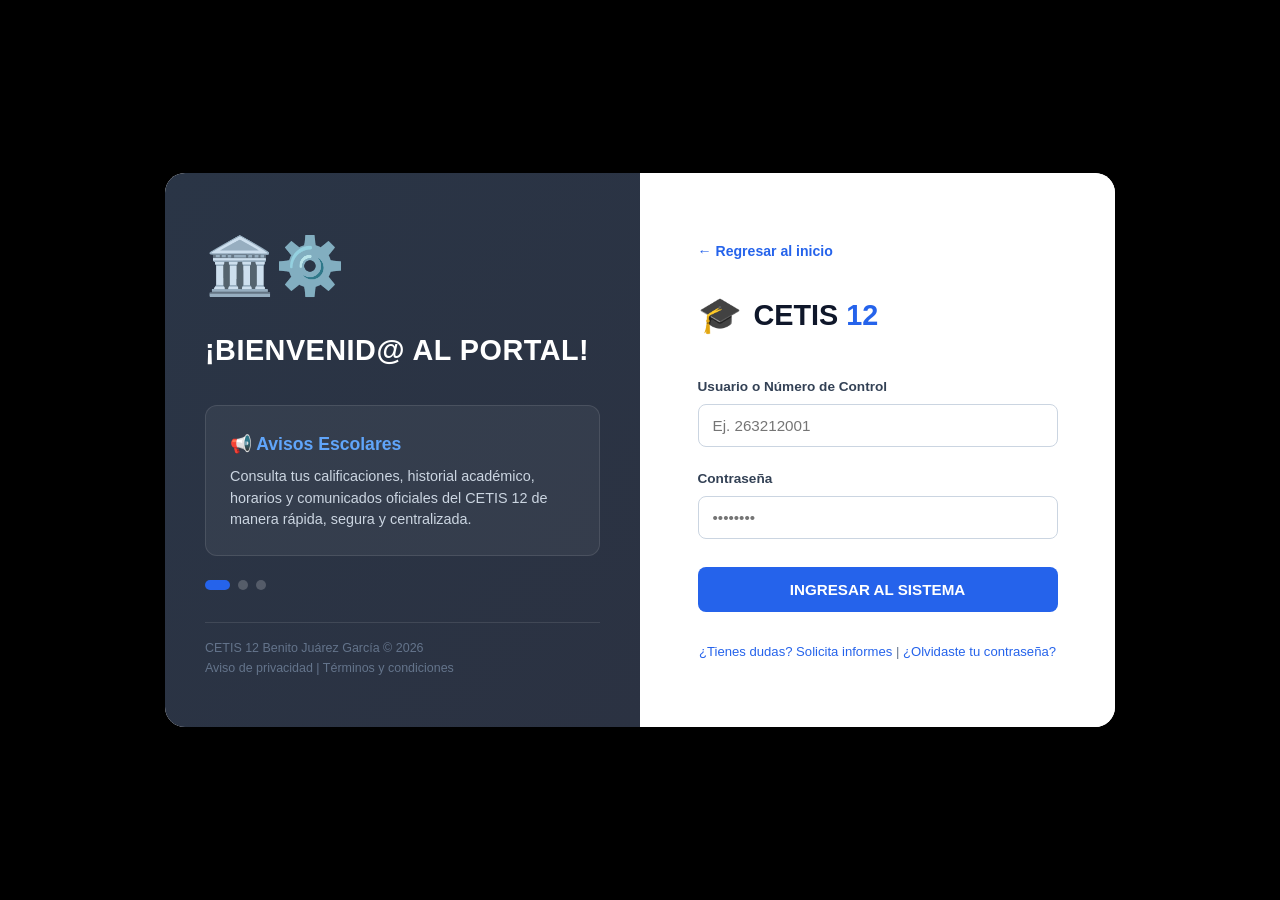
==== commit 60dd2bad: "Add files via upload" ====
--- a/login.html
+++ b/login.html
@@ -68,9 +68,8 @@
                 </form>
 
                 <div class="cbtis-login-help">
-                    <a href="#">¿Tienes dudas?</a> | <a href="#">¿Olvidaste tu contraseña?</a>
-                </div>
-
+    <a href="index.html#contacto">¿Tienes dudas? Solicita informes</a> | <a href="#">¿Olvidaste tu contraseña?</a>
+            </div>
             </div>
         </div>
 
--- a/styles.css
+++ b/styles.css
@@ -2,121 +2,291 @@
    ESTILOS GENERALES Y PORTADA - CBTis 166
    ====================================================================== */
 *{
-    box-sizing: border-box; /* Incluye bordes y rellenos en el ancho y alto total */
-    margin: 0;              /* Elimina los márgenes predeterminados de la página */
-    padding: 0;             /* Elimina los rellenos internos predeterminados */
+    box-sizing: border-box;
+    margin: 0;
+    padding: 0;
 }
 
 body {
-    font-family: 'Segoe UI', Tahoma, Geneva, Verdana, sans-serif; /* Tipografía principal limpia y moderna */
-    color:#370aa8;                 /* Color de texto base gris oscuro */
-    background-color:#d6200f;      /* Color de fondo general suave para el sitio */
-    line-height: 1.6;               /* Espaciado de línea cómodo para la lectura */
+    font-family: 'Segoe UI', Tahoma, Geneva, Verdana, sans-serif;
+    color: #370aa8;
+    background-color: #d6200f;
+    line-height: 1.6;
 }
 
 /* --------------------------------------------------------------------
    BARRA SUPERIOR DE CONTACTO
    -------------------------------------------------------------------- */
 .top-bar {
-    background-color: #d6200f;              /* Fondo oscuro para la franja de contacto superior */
-    color: #cbd5e1;                         /* Color de texto gris claro secundario */
-    font-size: 0.82rem;                     /* Tamaño de fuente pequeño y sutil */
-    padding: 0.5rem 2rem;                   /* Relleno interno superior/inferior y lateral */
-    border-bottom: 1px solid rgba(255, 255, 255, 0.1); /* Línea divisoria inferior translúcida */
+    background-color: #d6200f;
+    color: #cbd5e1;
+    font-size: 0.82rem;
+    padding: 0.5rem 2rem;
+    border-bottom: 1px solid rgba(255, 255, 255, 0.1);
 }
 
 .top-bar-container {
-    max-width: 1200px;     /* Ancho máximo estructurado para mantener simetría */
-    margin: 0 auto;        /* Centra horizontalmente el contenedor */
-    display: flex;         /* Activa el diseño flexible */
-    justify-content: space-between; /* Distribuye el espacio entre los elementos internos */
-    align-items: center;   /* Centra verticalmente los elementos */
+    max-width: 1200px;
+    margin: 0 auto;
+    display: flex;
+    justify-content: space-between;
+    align-items: center;
 }
 
 .top-contacts {
-    display: flex;         /* Distribuye los datos de contacto en fila horizontal */
-    gap: 2rem;             /* Separación horizontal entre los elementos */
+    display: flex;
+    gap: 2rem;
 }
 
 .top-item.whatsapp {
-    color: #4ade80;        /* Color verde característico para destacar WhatsApp */
+    color: #4ade80;
 }
 
 /* ======================================================================
-   BARRA DE NAVEGACIÓN RESPONSIVA
+   BARRA DE NAVEGACIÓN RESPONSIVA (MENÚ HAMBURGUESA Y "PAPITAS")
    ====================================================================== */
 .navbar {
-    background-color: #ffffff; /* Fondo blanco sólido para el menú de navegación */
-    border-bottom: 1px solid #e2e8f0; /* Borde inferior sutil */
-    position: sticky;          /* Fija la barra en la parte superior al hacer scroll */
-    top: 0;                    /* Posición de anclaje exacto en la parte superior */
-    z-index: 1000;             /* Asegura que la barra esté siempre por encima de otros elementos */
-    padding: 0.8rem 1.5rem;    /* Relleno interior de la barra de navegación */
+    background-color: #ffffff;
+    border-bottom: 1px solid #e2e8f0;
+    position: sticky;
+    top: 0;
+    z-index: 1000;
+    padding: 0.8rem 1.5rem;
 }
 
 .nav-container {
-    max-width: 1200px;         /* Ancho máximo alineado con el resto del sitio */
-    margin: 0 auto;            /* Centra el contenedor del menú */
-    display: flex;             /* Modelo flexible */
-    justify-content: space-between; /* Separa el logotipo de los enlaces del menú */
-    align-items: center;       /* Alinea verticalmente al centro */
-    flex-wrap: wrap;           /* Permite que los elementos bajen si falta espacio */
-    gap: 1rem;                 /* Espaciado predeterminado */
+    max-width: 1200px;
+    margin: 0 auto;
+    display: flex;
+    justify-content: space-between;
+    align-items: center;
 }
 
 .nav-brand {
-    display: flex;             /* Contenedor flexible para la marca/logo */
-    align-items: center;       /* Centra verticalmente el logotipo */
+    display: flex;
+    align-items: center;
 }
 
 .brand-logo-img {
-    height: 55px;              /* Altura fija estándar para el logotipo institucional */
-    width: auto;               /* Ancho proporcional automático */
-    object-fit: contain;       /* Evita deformaciones en la imagen */
-    display: block;            /* Elimina espacios fantasma inferiores */
-}
-
-.nav-links {
-    display: flex;             /* Organiza los enlaces de navegación en línea */
-    align-items: center;       /* Centra verticalmente */
-    gap: 1.5rem;               /* Espacio de separación entre cada opción del menú */
-    flex-wrap: wrap;           /* Adaptable en pantallas chicas */
-}
-
-.nav-links a {
-    text-decoration: none;     /* Quita el subrayado predeterminado de los enlaces */
-    color: #475569;            /* Color de texto gris intermedio */
-    font-weight: 600;          /* Seminegrita para mejor visibilidad */
-    font-size: 0.9rem;         /* Tamaño de fuente adecuado */
-    transition: color 0.2s;    /* Transición suave al cambiar de color */
-}
-
-.nav-links a:hover {
-    color: #2563eb;            /* Cambia a azul corporativo al pasar el cursor */
+    height: 55px;
+    width: auto;
+    object-fit: contain;
+    display: block;
+}
+
+/* Botón Hamburguesa (= que se convierte en X) */
+.hamburger {
+    display: flex;
+    flex-direction: column;
+    justify-content: space-around;
+    width: 30px;
+    height: 24px;
+    background: transparent;
+    border: none;
+    cursor: pointer;
+    z-index: 1001;
+    padding: 0;
+}
+
+.hamburger .bar {
+    width: 100%;
+    height: 3px;
+    background-color: #3116ca; /* Color morado */
+    border-radius: 2px;
+    transition: all 0.3s ease-in-out;
+}
+
+/* Animación de la Hamburguesa a "X" */
+.hamburger.active .bar:nth-child(1) {
+    transform: translateY(8px) rotate(45deg);
+}
+
+.hamburger.active .bar:nth-child(2) {
+    opacity: 0;
+}
+
+.hamburger.active .bar:nth-child(3) {
+    transform: translateY(-8px) rotate(-45deg);
+}
+
+/* Menú Principal Desplegable en Móvil */
+.nav-menu {
+    display: none;
+    flex-direction: column;
+    position: absolute;
+    top: 100%;
+    left: 0;
+    width: 100%;
+    background-color: #4d10c0;
+    padding: 1rem 0;
+    box-shadow: 0 8px 16px rgba(0, 0, 0, 0.4);
+    z-index: 1000;
+    list-style: none;
+    text-align: center;
+}
+
+.nav-menu.active {
+    display: flex;
+}
+
+.nav-item {
+    position: relative;
+    width: 100%;
+}
+
+.nav-link {
+    display: block;
+    padding: 12px 20px;
+    color: #ffffff;
+    text-decoration: none;
+    font-weight: 600;
+    font-size: 0.95rem;
+    transition: background 0.2s;
+}
+
+.nav-link:hover {
+    background-color: #511ea3;
 }
 
 .btn-nav-login {
-    background-color:#d6200f; /* Fondo azul destacado para el botón de alumnos */
-    color: white !important;   /* Texto blanco forzado */
-    padding: 8px 16px;         /* Relleno interior del botón */
-    border-radius: 6px;        /* Esquinas redondeadas */
-    transition: background-color 0.2s; /* Transición suave en el color de fondo */
-}
-
-.btn-nav-login:hover {
-    background-color: #1d4ed8; /* Azul más oscuro al pasar el cursor */
-}
-
-@media (max-width: 600px) {
-    .navbar {
-        padding: 0.6rem 1rem;  /* Reduce el padding en pantallas móviles pequeñas */
-    }
-    .nav-container {
-        justify-content: center; /* Centra los elementos del menú en móviles */
-    }
-    .nav-links {
-        gap: 1rem;             /* Reduce el espacio entre enlaces */
-        justify-content: center; /* Centra los enlaces */
+    background-color: #d6200f !important;
+    color: white !important;
+    padding: 8px 16px;
+    border-radius: 6px;
+    display: inline-block;
+    margin: 0.5rem auto;
+}
+
+/* Submenús ("papitas" y aderezos) en móvil */
+.submenu, .submenu-lvl2 {
+    display: none;
+    list-style: none;
+    padding: 0;
+    background-color: #7f1fac;
+}
+
+.submenu.open, .submenu-lvl2.open {
+    display: block;
+}
+
+.submenu a, .submenu-lvl2 a {
+    display: block;
+    padding: 10px 30px;
+    color: #e0e1dd;
+    text-decoration: none;
+    font-size: 0.9rem;
+}
+
+.submenu-lvl2 a {
+    padding-left: 45px;
+    background-color: #000814;
+}
+
+/* Flechitas indicadoras para desplegar */
+.dropdown-toggle::after, .submenu-toggle::after {
+    content: ' ▾';
+    display: inline-block;
+    transition: transform 0.3s;
+}
+
+.dropdown-toggle.open::after, .submenu-toggle.open::after {
+    transform: rotate(180deg);
+}
+
+
+/* --------------------------------------------------------------------
+   MEDIA QUERY PARA ESCRITORIO (PC >= 768px)
+   -------------------------------------------------------------------- */
+@media (min-width: 768px) {
+    /* Ocultar botón hamburguesa en computadora */
+    .hamburger {
+        display: none !important;
+    }
+
+    /* Mostrar menú en barra horizontal */
+    .nav-menu {
+        display: flex !important;
+        flex-direction: row;
+        position: static;
+        width: auto;
+        background-color: transparent;
+        padding: 0;
+        box-shadow: none;
+        align-items: center;
+        gap: 1.5rem;
+    }
+
+    .nav-item {
+        width: auto;
+    }
+
+    .nav-link {
+        color: #475569;
+        padding: 0.5rem 0;
+    }
+
+    .nav-link:hover {
+        background-color: transparent;
+        color: #2563eb;
+    }
+
+    .btn-nav-login {
+        background-color: #d6200f !important;
+        color: white !important;
+        padding: 8px 16px;
+        margin: 0;
+    }
+
+    /* Posicionamiento de las "papitas" estilo desplegable en PC */
+    .nav-item.dropdown {
+        position: relative;
+    }
+
+    .submenu {
+        position: absolute;
+        top: 100%;
+        left: 0;
+        min-width: 200px;
+        background-color: #0d1b2a;
+        box-shadow: 0 4px 12px rgba(0, 0, 0, 0.3);
+        border-radius: 4px;
+        text-align: left;
+    }
+
+    .submenu a {
+        color: #ffffff;
+        padding: 10px 15px;
+    }
+
+    .submenu a:hover {
+        background-color: #1b263b;
+    }
+
+    .dropdown-submenu {
+        position: relative;
+    }
+
+    .submenu-lvl2 {
+        position: absolute;
+        top: 0;
+        left: 100%;
+        min-width: 200px;
+        background-color: #1b263b;
+        box-shadow: 0 4px 12px rgba(0, 0, 0, 0.3);
+        border-radius: 4px;
+    }
+
+    .submenu-lvl2 a {
+        color: #ffffff;
+    }
+
+    /* Despliegue automático al pasar el cursor (hover) en PC */
+    .nav-item.dropdown:hover > .submenu {
+        display: block;
+    }
+
+    .dropdown-submenu:hover > .submenu-lvl2 {
+        display: block;
     }
 }
 
@@ -124,862 +294,863 @@
    SECCIÓN HERO (DOS COLUMNAS CON COLLAGE)
    -------------------------------------------------------------------- */
 .hero-section {
-    background: linear-gradient(135deg, #1adb14 0%, #1e3a8a 100%); /* Fondo con degradado azul oscuro */
-    color: white;              /* Texto general en blanco para alto contraste */
-    padding: 5rem 2rem;        /* Relleno superior/inferior amplio y lateral */
-    overflow: hidden;          /* Oculta desbordamientos */
+    background: linear-gradient(135deg, #1adb14 0%, #1e3a8a 100%);
+    color: white;
+    padding: 5rem 2rem;
+    overflow: hidden;
 }
 
 .hero-container {
-    max-width: 1200px;         /* Ancho máximo del contenedor principal */
-    margin: 0 auto;            /* Centra el contenedor */
-    display: grid;             /* Utiliza CSS Grid para organizar las columnas */
-    grid-template-columns: 1.1fr 0.9fr; /* Texto ligeramente más ancho que el collage */
-    gap: 3rem;                 /* Espacio de separación entre columnas */
-    align-items: center;       /* Alinea verticalmente al centro */
+    max-width: 1200px;
+    margin: 0 auto;
+    display: grid;
+    grid-template-columns: 1.1fr 0.9fr;
+    gap: 3rem;
+    align-items: center;
 }
 
 @media (max-width: 900px) {
     .hero-container {
-        grid-template-columns: 1fr; /* Cambia a una sola columna en pantallas medianas/móviles */
+        grid-template-columns: 1fr;
     }
 }
 
 .hero-tag {
-    display: inline-block;     /* Permite aplicar padding y márgenes como bloque */
-    background-color: rgba(37, 99, 235, 0.3); /* Fondo azul translúcido */
-    border: 1px solid rgba(96, 165, 250, 0.4); /* Borde azul claro sutil */
-    color: #93c5fd;            /* Texto azul claro brillante */
-    padding: 6px 16px;         /* Relleno interior */
-    border-radius: 20px;       /* Bordes redondeados estilo píldora */
-    font-size: 0.85rem;        /* Tamaño de fuente compacto */
-    font-weight: 600;          /* Seminegrita */
-    text-transform: uppercase; /* Convierte el texto en mayúsculas */
-    margin-bottom: 1.5rem;     /* Margen inferior */
+    display: inline-block;
+    background-color: rgba(37, 99, 235, 0.3);
+    border: 1px solid rgba(96, 165, 250, 0.4);
+    color: #93c5fd;
+    padding: 6px 16px;
+    border-radius: 20px;
+    font-size: 0.85rem;
+    font-weight: 600;
+    text-transform: uppercase;
+    margin-bottom: 1.5rem;
 }
 
 .hero-text-side h1 {
-    font-size: 2.8rem;         /* Tamaño de fuente grande para el título principal */
-    font-weight: 800;          /* Grosor muy marcado */
-    margin-bottom: 1rem;       /* Espacio inferior */
-    letter-spacing: -0.5px;    /* Reduce ligeramente el espacio entre letras */
-    line-height: 1.2;          /* Altura de línea compacta */
+    font-size: 2.8rem;
+    font-weight: 800;
+    margin-bottom: 1rem;
+    letter-spacing: -0.5px;
+    line-height: 1.2;
 }
 
 .hero-text-side p {
-    font-size: 1.1rem;         /* Tamaño de fuente cómodo para la descripción */
-    color: #cbd5e1;            /* Color gris claro legible */
-    margin-bottom: 2rem;       /* Espacio inferior */
-    line-height: 1.6;          /* Altura de línea legible */
+    font-size: 1.1rem;
+    color: #cbd5e1;
+    margin-bottom: 2rem;
+    line-height: 1.6;
 }
 
 .hero-cta-box {
-    background: rgba(15, 23, 42, 0.4); /* Fondo oscuro semitransparente */
-    border: 1px solid rgba(255, 255, 255, 0.1); /* Borde sutil translúcido */
-    padding: 1.8rem;           /* Relleno interno */
-    border-radius: 12px;       /* Bordes redondeados */
-    backdrop-filter: blur(6px); /* Efecto de desenfoque de cristal esmerilado */
+    background: rgba(15, 23, 42, 0.4);
+    border: 1px solid rgba(255, 255, 255, 0.1);
+    padding: 1.8rem;
+    border-radius: 12px;
+    backdrop-filter: blur(6px);
 }
 
 .btn-orange {
-    display: inline-block;     /* Permite dimensiones en enlaces */
-    background: linear-gradient(135deg, #f97316 0%, #ea580c 100%); /* Degradado naranja llamativo */
-    color: white;              /* Texto blanco */
-    padding: 14px 28px;        /* Relleno interior generoso */
-    border-radius: 8px;        /* Bordes redondeados */
-    text-decoration: none;     /* Quita subrayado */
-    font-weight: 700;          /* Negrita */
-    font-size: 1.05rem;        /* Tamaño destacado */
-    box-shadow: 0 4px 15px rgba(249, 115, 22, 0.4); /* Sombra naranja difuminada */
-    transition: transform 0.2s, box-shadow 0.2s; /* Transiciones suaves */
-    margin-bottom: 1.2rem;     /* Espacio inferior */
+    display: inline-block;
+    background: linear-gradient(135deg, #f97316 0%, #ea580c 100%);
+    color: white;
+    padding: 14px 28px;
+    border-radius: 8px;
+    text-decoration: none;
+    font-weight: 700;
+    font-size: 1.05rem;
+    box-shadow: 0 4px 15px rgba(249, 115, 22, 0.4);
+    transition: transform 0.2s, box-shadow 0.2s;
+    margin-bottom: 1.2rem;
 }
 
 .btn-orange:hover {
-    transform: translateY(-2px); /* Eleva ligeramente el botón al pasar el cursor */
-    box-shadow: 0 6px 20px rgba(249, 115, 22, 0.6); /* Aumenta intensidad de sombra */
+    transform: translateY(-2px);
+    box-shadow: 0 6px 20px rgba(249, 115, 22, 0.6);
 }
 
 .hero-benefits {
-    display: flex;             /* Organiza los beneficios en línea flexible */
-    flex-wrap: wrap;           /* Salto de línea automático */
-    gap: 15px;                 /* Espacio entre beneficios */
-    font-size: 0.9rem;         /* Tamaño estándar */
-    color: #e2e8f0;            /* Gris claro */
-    font-weight: 500;          /* Peso medio */
+    display: flex;
+    flex-wrap: wrap;
+    gap: 15px;
+    font-size: 0.9rem;
+    color: #e2e8f0;
+    font-weight: 500;
 }
 
 /* Estilos del Collage de Imágenes */
 .image-collage {
-    display: flex;             /* Organiza los elementos en columna */
-    flex-direction: column;    /* Dirección vertical */
-    gap: 15px;                 /* Espacio entre imágenes */
-    background: rgba(255, 255, 255, 0.05); /* Fondo translúcido sutil */
-    padding: 20px;             /* Relleno interior */
-    border-radius: 20px;       /* Bordes redondeados del contenedor */
-    border: 1px solid rgba(255, 255, 255, 0.1); /* Borde sutil */
+    display: flex;
+    flex-direction: column;
+    gap: 15px;
+    background: rgba(255, 255, 255, 0.05);
+    padding: 20px;
+    border-radius: 20px;
+    border: 1px solid rgba(255, 255, 255, 0.1);
 }
 
 .collage-main img {
-    width: 100%;               /* Ancho completo */
-    height: 240px;             /* Altura fija para la imagen principal */
-    object-fit: cover;         /* Recorta proporcionalmente sin deformar */
-    border-radius: 12px;       /* Bordes redondeados */
-    box-shadow: 0 10px 25px rgba(0,0,0,0.3); /* Sombra de profundidad */
+    width: 100%;
+    height: 240px;
+    object-fit: cover;
+    border-radius: 12px;
+    box-shadow: 0 10px 25px rgba(0,0,0,0.3);
 }
 
 .collage-sub {
-    display: grid;             /* Cuadrícula para las dos imágenes inferiores */
-    grid-template-columns: 1fr 1fr; /* Dos columnas iguales */
-    gap: 15px;                 /* Espacio entre las secundarias */
+    display: grid;
+    grid-template-columns: 1fr 1fr;
+    gap: 15px;
 }
 
 .collage-sub img {
-    width: 100%;               /* Ancho completo */
-    height: 140px;             /* Altura fija para secundarias */
-    object-fit: cover;         /* Recorte proporcional */
-    border-radius: 12px;       /* Bordes redondeados */
-    box-shadow: 0 8px 20px rgba(0,0,0,0.3); /* Sombra de profundidad */
+    width: 100%;
+    height: 140px;
+    object-fit: cover;
+    border-radius: 12px;
+    box-shadow: 0 8px 20px rgba(0,0,0,0.3);
 }
 
 /* Clases específicas para el formulario de informes */
 .hero-title-custom {
-    font-size: 2.5rem;         /* Tamaño de título personalizado */
-    margin-bottom: 1rem;       /* Margen inferior */
+    font-size: 2.5rem;
+    margin-bottom: 1rem;
 }
 
 .hero-desc-custom {
-    color: #cbd5e1;            /* Color secundario */
-    font-size: 1rem;           /* Tamaño legible */
-    margin-bottom: 1.5rem;     /* Margen inferior */
+    color: #cbd5e1;
+    font-size: 1rem;
+    margin-bottom: 1.5rem;
 }
 
 .hero-subtitle-custom {
-    font-size: 0.95rem;        /* Subtítulo */
-    font-weight: 600;          /* Seminegrita */
-    color: #93c5fd;            /* Azul claro */
-    margin-bottom: 0.8rem;     /* Margen inferior */
+    font-size: 0.95rem;
+    font-weight: 600;
+    color: #93c5fd;
+    margin-bottom: 0.8rem;
 }
 
 .hero-benefits-column {
-    display: flex;             /* Flexible vertical */
-    flex-direction: column;    /* Apilado vertical */
-    gap: 8px;                  /* Espaciado ajustado */
+    display: flex;
+    flex-direction: column;
+    gap: 8px;
 }
 
 .cbtis-hero-form-card {
-    background-color: #ffffff; /* Fondo blanco sólido para la tarjeta del formulario */
-    padding: 2.2rem;           /* Relleno interno amplio */
-    border-radius: 16px;       /* Bordes redondeados marcados */
-    box-shadow: 0 20px 40px rgba(0, 0, 0, 0.25); /* Sombra elegante flotante */
-    width: 100%;               /* Ancho completo disponible */
-    max-width: 440px;          /* Ancho máximo de la tarjeta */
-    margin: 0 auto;            /* Centrado horizontal */
+    background-color: #ffffff;
+    padding: 2.2rem;
+    border-radius: 16px;
+    box-shadow: 0 20px 40px rgba(0, 0, 0, 0.25);
+    width: 100%;
+    max-width: 440px;
+    margin: 0 auto;
 }
 
 .form-card-title {
-    color: #0f172a;            /* Color oscuro */
-    font-size: 1.25rem;        /* Mediano destacado */
-    font-weight: 700;          /* Negrita */
-    margin-bottom: 1rem;       /* Margen inferior */
-    text-align: center;        /* Centrado */
+    color: #0f172a;
+    font-size: 1.25rem;
+    font-weight: 700;
+    margin-bottom: 1rem;
+    text-align: center;
 }
 
 .form-group-margin {
-    margin-bottom: 1rem;       /* Espacio inferior estándar entre campos */
+    margin-bottom: 1rem;
 }
 
 .form-control-input {
-    width: 100%;               /* Ancho completo */
-    border: 1px solid #cbd5e1; /* Borde gris claro */
-    border-radius: 8px;        /* Bordes redondeados */
-    padding: 10px 14px;        /* Relleno interior cómodo */
-    font-size: 0.9rem;         /* Tamaño de letra interno */
-    outline: none;             /* Sin borde de enfoque por defecto */
+    width: 100%;
+    border: 1px solid #cbd5e1;
+    border-radius: 8px;
+    padding: 10px 14px;
+    font-size: 0.9rem;
+    outline: none;
 }
 
 .form-control-select {
-    width: 100%;               /* Ancho completo */
-    border: 1px solid #cbd5e1; /* Borde gris claro */
-    border-radius: 8px;        /* Bordes redondeados */
-    padding: 10px 14px;        /* Relleno interior */
-    font-size: 0.9rem;         /* Tamaño de fuente */
-    background: #fff;          /* Fondo blanco */
-    color: #475569;            /* Color de texto de opciones */
-    outline: none;             /* Quita contorno */
+    width: 100%;
+    border: 1px solid #cbd5e1;
+    border-radius: 8px;
+    padding: 10px 14px;
+    font-size: 0.9rem;
+    background: #fff;
+    color: #475569;
+    outline: none;
 }
 
 .form-date-label {
-    font-size: 0.78rem;        /* Letra pequeña para etiquetas de fecha */
-    color: #64748b;            /* Gris secundario */
-    display: block;            /* Ocupa su propia línea */
-    margin-bottom: 2px;        /* Margen inferior mínimo */
+    font-size: 0.78rem;
+    color: #64748b;
+    display: block;
+    margin-bottom: 2px;
 }
 
 .form-control-date {
-    width: 100%;               /* Ancho completo */
-    border: 1px solid #cbd5e1; /* Borde gris */
-    border-radius: 8px;        /* Bordes redondeados */
-    padding: 8px 14px;         /* Relleno interior */
-    font-size: 0.9rem;         /* Tamaño de fuente */
-    color: #334155;            /* Color de texto interno */
-    outline: none;             /* Quita contorno */
+    width: 100%;
+    border: 1px solid #cbd5e1;
+    border-radius: 8px;
+    padding: 8px 14px;
+    font-size: 0.9rem;
+    color: #334155;
+    outline: none;
 }
 
 .form-control-textarea {
-    width: 100%;               /* Ancho completo */
-    border: 1px solid #cbd5e1; /* Borde gris */
-    border-radius: 8px;        /* Bordes redondeados */
-    padding: 10px 14px;        /* Relleno interior */
-    font-size: 0.9rem;         /* Tamaño de fuente */
-    outline: none;             /* Quita contorno */
-    font-family: inherit;      /* Hereda tipografía general */
-}
-
-/* ======================================================================
-   CORRECCIÓN DEFINITIVA PARA LA CASILLA Y EL TEXTO DE ACEPTAR TÉRMINOS
-   ====================================================================== */
+    width: 100%;
+    border: 1px solid #cbd5e1;
+    border-radius: 8px;
+    padding: 10px 14px;
+    font-size: 0.9rem;
+    outline: none;
+    font-family: inherit;
+}
+
 .form-group-checkbox {
-    margin-bottom: 1.2rem;     /* Espacio inferior */
-    display: flex;             /* Contenedor flexible */
-    flex-direction: row !important; /* Fuerza dirección horizontal estricta */
-    align-items: flex-start !important; /* Alinea arriba */
-    justify-content: flex-start !important; /* Alinea a la izquierda */
-    gap: 10px;                 /* Espacio horizontal entre cuadro y texto */
-    text-align: left;          /* Alineación izquierda */
-    width: 100%;               /* Ancho completo */
+    margin-bottom: 1.2rem;
+    display: flex;
+    flex-direction: row !important;
+    align-items: flex-start !important;
+    justify-content: flex-start !important;
+    gap: 10px;
+    text-align: left;
+    width: 100%;
 }
 
 .form-checkbox-input {
-    width: 18px !important;    /* Ancho fijo forzado para el checkbox */
-    height: 18px !important;   /* Alto fijo forzado */
-    min-width: 18px;           /* Evita compresión */
-    cursor: pointer;           /* Cambia cursor a mano */
-    margin-top: 2px;           /* Ajuste vertical fino con la primera línea */
-    flex-shrink: 0;            /* Impide deformación */
-    appearance: auto;          /* Restaura el comportamiento visual nativo */
-    -webkit-appearance: checkbox; /* Compatibilidad WebKit */
+    width: 18px !important;
+    height: 18px !important;
+    min-width: 18px;
+    cursor: pointer;
+    margin-top: 2px;
+    flex-shrink: 0;
+    appearance: auto;
+    -webkit-appearance: checkbox;
 }
 
 .form-checkbox-label {
-    font-size: 0.78rem !important; /* Letra pequeña legible para textos legales */
-    color: #475569 !important;     /* Gris oscuro */
-    line-height: 1.35 !important;  /* Altura de línea compacta */
-    cursor: pointer;               /* Cursor interactivo */
-    display: inline-block !important; /* Comportamiento en línea */
-    width: auto !important;        /* Ancho automático */
-    flex: 1;                       /* Ocupa el resto del espacio disponible */
+    font-size: 0.78rem !important;
+    color: #475569 !important;
+    line-height: 1.35 !important;
+    cursor: pointer;
+    display: inline-block !important;
+    width: auto !important;
+    flex: 1;
 }
 
 .form-submit-btn {
-    background-color: #0052ff;     /* Fondo azul intenso para el botón enviar */
-    width: 100%;                   /* Ancho completo */
-    border-radius: 8px;            /* Bordes redondeados */
-    padding: 12px;                 /* Relleno interior */
-    font-weight: 700;              /* Negrita */
-    color: white;                  /* Texto blanco */
-    border: none;                  /* Sin bordes */
-    cursor: pointer;               /* Cursor de mano */
-    transition: background 0.2s;   /* Transición suave */
+    background-color: #0052ff;
+    width: 100%;
+    border-radius: 8px;
+    padding: 12px;
+    font-weight: 700;
+    color: white;
+    border: none;
+    cursor: pointer;
+    transition: background 0.2s;
 }
 
 .cbtis-hero-form-card input:focus, 
 .cbtis-hero-form-card select:focus, 
 .cbtis-hero-form-card textarea:focus {
-    border-color: #2563eb !important; /* Cambia el borde a azul brillante al enfocar */
-    box-shadow: 0 0 0 3px rgba(37, 99, 235, 0.15); /* Brillo sutil alrededor */
+    border-color: #2563eb !important;
+    box-shadow: 0 0 0 3px rgba(37, 99, 235, 0.15);
 }
 
 /* ======================================================================
    ESTILOS DE OFERTA EDUCATIVA CON IMÁGENES
    ====================================================================== */
 .careers-section {
-    padding: 5rem 2rem;            /* Espaciado superior/inferior */
-    background-color: #f8fafc;     /* Fondo claro */
+    padding: 5rem 2rem;
+    background-color: #f8fafc;
 }
 
 .section-container {
-    max-width: 1200px;             /* Ancho máximo centrado */
-    margin: 0 auto;                /* Centrado horizontal */
+    max-width: 1200px;
+    margin: 0 auto;
 }
 
 .section-header {
-    text-align: center;            /* Centrado de títulos de sección */
-    margin-bottom: 3.5rem;         /* Espacio inferior */
+    text-align: center;
+    margin-bottom: 3.5rem;
 }
 
 .section-header h2 {
-    font-size: 2.2rem;             /* Título grande */
-    color: #0f172a;                /* Color oscuro */
-    margin-bottom: 0.5rem;         /* Espacio con subtítulo */
+    font-size: 2.2rem;
+    color: #0f172a;
+    margin-bottom: 0.5rem;
 }
 
 .section-header p {
-    color: #64748b;                /* Gris secundario */
-    font-size: 1.05rem;            /* Tamaño legible */
+    color: #64748b;
+    font-size: 1.05rem;
 }
 
 .careers-grid {
-    display: grid;                 /* Cuadrícula CSS adaptable */
-    grid-template-columns: repeat(auto-fit, minmax(260px, 1fr)); /* Columnas responsivas */
-    gap: 2rem;                     /* Espacio entre tarjetas */
+    display: grid;
+    grid-template-columns: repeat(auto-fit, minmax(260px, 1fr));
+    gap: 2rem;
 }
 
 .career-card {
-    background-color: #ffffff;     /* Fondo blanco */
-    border: 1px solid #e2e8f0;     /* Borde sutil */
-    border-radius: 12px;           /* Esquinas redondeadas */
-    overflow: hidden;              /* Oculta desbordamientos internos */
-    box-shadow: 0 4px 6px rgba(0, 0, 0, 0.02); /* Sombra ligera */
-    transition: transform 0.2s ease, box-shadow 0.2s ease; /* Transiciones suaves */
+    background-color: #ffffff;
+    border: 1px solid #e2e8f0;
+    border-radius: 12px;
+    overflow: hidden;
+    box-shadow: 0 4px 6px rgba(0, 0, 0, 0.02);
+    transition: transform 0.2s ease, box-shadow 0.2s ease;
 }
 
 .career-card:hover {
-    transform: translateY(-5px);   /* Eleva la tarjeta al pasar el cursor */
-    box-shadow: 0 15px 30px rgba(0, 0, 0, 0.08); /* Acentúa la sombra */
-    border-color: #cbd5e1;         /* Oscurece borde */
+    transform: translateY(-5px);
+    box-shadow: 0 15px 30px rgba(0, 0, 0, 0.08);
+    border-color: #cbd5e1;
 }
 
 .career-img-container {
-    width: 100%;                   /* Ancho completo */
-    height: 160px;                 /* Altura fija de imagen */
-    overflow: hidden;              /* Oculta desbordamientos */
+    width: 100%;
+    height: 160px;
+    overflow: hidden;
 }
 
 .career-img-container img {
-    width: 100%;                   /* Ancho adaptado */
-    height: 100%;                  /* Alto adaptado */
-    object-fit: cover;             /* Recorte proporcional */
-    transition: transform 0.3s ease; /* Transición para zoom */
+    width: 100%;
+    height: 100%;
+    object-fit: cover;
+    transition: transform 0.3s ease;
 }
 
 .career-card:hover .career-img-container img {
-    transform: scale(1.05);        /* Efecto zoom in en imagen al hacer hover */
+    transform: scale(1.05);
 }
 
 .career-content {
-    padding: 1.8rem;               /* Relleno interno de textos */
+    padding: 1.8rem;
 }
 
 .career-content h3 {
-    font-size: 1.15rem;            /* Tamaño de título */
-    color: #0f172a;                /* Color oscuro */
-    margin-bottom: 0.8rem;         /* Espacio inferior */
-    font-weight: 700;              /* Negrita */
+    font-size: 1.15rem;
+    color: #0f172a;
+    margin-bottom: 0.8rem;
+    font-weight: 700;
 }
 
 .career-content p {
-    color: #64748b;                /* Gris descriptivo */
-    font-size: 0.9rem;             /* Tamaño estándar */
-    line-height: 1.5;              /* Altura de línea */
+    color: #64748b;
+    font-size: 0.9rem;
+    line-height: 1.5;
 }
 
 /* ======================================================================
-   ESTILOS DEL PIE DE PÁGINA (FOOTER CON REDES SOCIALES)
+   ESTILOS DEL PIE DE PÁGINA (FOOTER)
    ====================================================================== */
 .footer {
-    background-color: #8114db;     /* Fondo oscuro institucional */
-    color: #94a3b8;                /* Texto gris claro */
-    padding: 2.5rem 2rem;          /* Relleno interior */
-    border-top: 1px solid rgba(255, 255, 255, 0.05); /* Línea superior sutil */
+    background-color: #8114db;
+    color: #94a3b8;
+    padding: 2.5rem 2rem;
+    border-top: 1px solid rgba(255, 255, 255, 0.05);
 }
 
 .footer-container {
-    max-width: 1200px;             /* Ancho máximo alineado */
-    margin: 0 auto;                /* Centrado horizontal */
-    display: flex;                 /* Distribución flexible */
-    justify-content: space-between; /* Separa créditos de redes */
-    align-items: center;           /* Centrado vertical */
-    flex-wrap: wrap;               /* Adaptable */
-    gap: 1.5rem;                   /* Espacio entre elementos */
+    max-width: 1200px;
+    margin: 0 auto;
+    display: flex;
+    justify-content: space-between;
+    align-items: center;
+    flex-wrap: wrap;
+    gap: 1.5rem;
 }
 
 .footer-info p {
-    font-size: 0.9rem;             /* Tamaño estándar */
-    color: #cbd5e1;                /* Color legible */
-    margin-bottom: 0.3rem;         /* Espacio mínimo */
+    font-size: 0.9rem;
+    color: #cbd5e1;
+    margin-bottom: 0.3rem;
 }
 
 .footer-author {
-    font-size: 0.82rem;            /* Letra pequeña para autor */
-    color: #64748b;                /* Gris sutil */
+    font-size: 0.82rem;
+    color: #64748b;
 }
 
 .footer-socials {
-    display: flex;                 /* Iconos en línea */
-    gap: 12px;                     /* Espacio entre iconos */
+    display: flex;
+    gap: 12px;
 }
 
 .social-icon {
-    width: 38px;                   /* Ancho fijo circular */
-    height: 38px;                  /* Alto fijo circular */
-    background: rgba(255, 255, 255, 0.08); /* Fondo translúcido */
-    border: 1px solid rgba(255, 255, 255, 0.12); /* Borde sutil */
-    color: #ffffff;                /* Icono blanco */
-    border-radius: 50%;            /* Círculo perfecto */
-    display: flex;                 /* Centrado interno */
-    align-items: center;           /* Centrado vertical */
-    justify-content: center;       /* Centrado horizontal */
-    text-decoration: none;         /* Sin subrayado */
-    font-weight: 700;              /* Negrita */
-    font-size: 0.95rem;            /* Tamaño del símbolo */
-    transition: background 0.2s, transform 0.2s, border-color 0.2s; /* Transiciones */
+    width: 38px;
+    height: 38px;
+    background: rgba(255, 255, 255, 0.08);
+    border: 1px solid rgba(255, 255, 255, 0.12);
+    color: #ffffff;
+    border-radius: 50%;
+    display: flex;
+    align-items: center;
+    justify-content: center;
+    text-decoration: none;
+    font-weight: 700;
+    font-size: 0.95rem;
+    transition: background 0.2s, transform 0.2s, border-color 0.2s;
 }
 
 .social-icon:hover {
-    background: #2563eb;           /* Azul corporativo al pasar cursor */
-    border-color: #2563eb;         /* Borde azul */
-    transform: translateY(-3px);   /* Eleva sutilmente el icono */
+    background: #2563eb;
+    border-color: #2563eb;
+    transform: translateY(-3px);
 }
 
 @media (max-width: 768px) {
     .footer-container {
-        flex-direction: column;    /* Columna en tablets y móviles */
-        text-align: center;        /* Centra textos del footer */
+        flex-direction: column;
+        text-align: center;
     }
     .footer-socials {
-        justify-content: center;   /* Centra iconos sociales */
-    }
-}
-
-/* ======================================================================
-   ESTILOS DE LOGIN EN PANTALLA PARTIDA - CBTis 166
-   ====================================================================== */
-.cbtis-login-body {
-    margin: 0;                     /* Sin márgenes */
-    padding: 0;                    /* Sin padding */
-    font-family: 'Segoe UI', Tahoma, Geneva, Verdana, sans-serif; /* Tipografía general */
-    background: linear-gradient(135deg, #121212 0%, #121212 100%); /* Fondo degradado */
-    min-height: 100vh;             /* Altura mínima de pantalla completa */
-    display: flex;                 /* Centrado flexible */
-    justify-content: center;       /* Centrado horizontal */
-    align-items: center;           /* Centrado vertical */
-}
-
-.cbtis-login-container {
-    width: 100%;                   /* Ancho completo */
-    max-width: 1000px;             /* Ancho máximo de la tarjeta de login */
-    height: 600px;                 /* Altura fija estándar */
-    background-color: #ffffff;     /* Fondo blanco */
-    border-radius: 12px;           /* Bordes redondeados */
-    box-shadow: 0 25px 50px rgba(0, 0, 0, 0.35); /* Sombra pronunciada */
-    display: grid;                 /* Pantalla dividida en cuadrícula */
-    grid-template-columns: 1fr 1fr; /* Dos columnas iguales (panel izquierdo y derecho) */
-    overflow: hidden;              /* Oculta desbordamientos */
-    margin: 2rem;                  /* Margen exterior */
-}
-
-@media (max-width: 850px) {
-    .cbtis-login-container {
-        grid-template-columns: 1fr; /* Una sola columna en dispositivos menores */
-        height: auto;               /* Altura automática */
-    }
-    .cbtis-left-panel {
-        display: none;              /* Oculta el panel izquierdo decorativo en móviles */
-    }
-}
-
-.cbtis-left-panel {
-    background: linear-gradient(135deg, #898d9c 0%,#898d9c 100%); /* Degradado oscuro */
-    color: white;                  /* Texto blanco */
-    padding: 3rem;                 /* Relleno interno */
-    display: flex;                 /* Diseño flexible */
-    flex-direction: column;        /* Apilado vertical */
-    justify-content: space-between; /* Distribuye espacio superior e inferior */
-}
-
-.cbtis-illustration-box {
-    text-align: center;            /* Centrado */
-    margin-top: 1rem;              /* Margen superior */
-}
-
-.cbtis-badge-icon {
-    font-size: 4.5rem;             /* Tamaño grande para icono/emoji */
-    margin-bottom: 0.5rem;         /* Margen inferior */
-}
-
-.cbtis-illustration-box h2 {
-    font-size: 2rem;               /* Título grande */
-    font-weight: 800;              /* Negrita fuerte */
-    letter-spacing: 1px;           /* Espaciado entre letras */
-}
-
-.cbtis-notices-box {
-    background: rgba(255, 255, 255, 0.1); /* Caja translúcida de avisos */
-    padding: 1.2rem;               /* Relleno interno */
-    border-radius: 8px;            /* Bordes redondeados */
-    margin-top: 1.5rem;            /* Margen superior */
-}
-
-.cbtis-notices-box h3 {
-    font-size: 1.1rem;             /* Título de aviso */
-    margin-bottom: 0.4rem;         /* Margen inferior */
-}
-
-.cbtis-notices-box p {
-    font-size: 0.85rem;            /* Texto pequeño */
-    color: #e0e7ff;                /* Azul claro tenue */
-    line-height: 1.4;              /* Altura de línea */
-}
-
-.cbtis-slider-dots {
-    display: flex;                 /* Indicadores de slider en fila */
-    justify-content: center;       /* Centrados */
-    gap: 8px;                      /* Espacio entre puntos */
-    margin-top: 1.5rem;            /* Margen superior */
-}
-
-.cbtis-dot {
-    width: 8px;                    /* Ancho de punto inactivo */
-    height: 8px;                   /* Alto de punto inactivo */
-    background-color: rgba(255, 255, 255, 0.4); /* Translúcido */
-    border-radius: 50%;            /* Circular */
-}
-
-.cbtis-dot.active {
-    background-color: #ffffff;     /* Blanco sólido para punto activo */
-    width: 24px;                   /* Más ancho simulando barra activa */
-    border-radius: 4px;            /* Bordes redondeados */
-}
-
-.cbtis-left-footer {
-    font-size: 0.72rem;            /* Letra pequeña institucional */
-    color: #bfdbfe;                /* Azul muy claro */
-    text-align: center;            /* Centrado */
-    line-height: 1.3;              /* Altura de línea */
-}
-
-.cbtis-right-panel {
-    background-color: #ffffff;     /* Panel derecho blanco para el formulario de login */
-    padding: 3rem 3.5rem;          /* Relleno interno amplio */
-    display: flex;                 /* Flexible */
-    flex-direction: column;        /* Vertical */
-    justify-content: center;       /* Centrado vertical */
-}
-
-.cbtis-login-wrapper {
-    width: 100%;                   /* Ancho completo */
-    max-width: 350px;              /* Ancho máximo del contenedor de login */
-    margin: 0 auto;                /* Centrado horizontal */
-}
-
-.login-back-container {
-    margin-bottom: 1.5rem;         /* Margen inferior */
-}
-
-.cbtis-back-link {
-    color: #2563eb;                /* Enlace azul */
-    font-size: 0.82rem;            /* Tamaño pequeño */
-    text-decoration: none;         /* Sin subrayado */
-    font-weight: 600;              /* Seminegrita */
-}
-
-.cbtis-back-link:hover {
-    text-decoration: underline;    /* Subraya al pasar cursor */
-}
-
-.cbtis-logo-header {
-    text-align: center;            /* Centrado */
-    margin-bottom: 2rem;           /* Margen inferior */
-}
-
-.login-logo-emoji {
-    font-size: 2.2rem;             /* Emoji grande */
-    margin-bottom: 0.2rem;         /* Margen inferior */
-}
-
-.cbtis-logo-header h1 {
-    font-size: 1.3rem;             /* Tamaño título */
-    color: #0f172a;                /* Oscuro */
-    font-weight: 700;              /* Negrita */
-}
-
-.cbtis-logo-header h1 span {
-    color: #2563eb;                /* Acento en azul */
-}
-
-.cbtis-input-group {
-    margin-bottom: 1.8rem;         /* Espacio inferior */
-    position: relative;            /* Posicionamiento relativo */
-}
-
-.cbtis-input-group label {
-    display: block;                /* Ocupa su línea */
-    font-size: 0.82rem;            /* Pequeño */
-    color: #64748b;                /* Gris */
-    margin-bottom: 0.3rem;         /* Margen inferior */
-    font-weight: 500;              /* Medio */
-}
-
-.cbtis-input-group input {
-    width: 100%;                   /* Ancho completo */
-    border: none;                  /* Sin borde completo */
-    border-bottom: 1px solid #cbd5e1; /* Borde inferior estilo material design */
-    padding: 8px 0;                /* Relleno */
-    font-size: 0.95rem;            /* Tamaño de fuente */
-    color: #0f172a;                /* Oscuro */
-    background: transparent;       /* Fondo transparente */
-    outline: none;                 /* Sin contorno */
-    transition: border-color 0.2s; /* Transición suave */
-}
-
-.cbtis-input-group input:focus {
-    border-bottom: 2px solid #2563eb; /* Cambia a borde inferior azul grueso al enfocar */
-}
-
-.cbtis-btn-ingresar {
-    width: 100%;                   /* Ancho completo */
-    background-color: #2563eb;     /* Azul corporativo */
-    color: white;                  /* Texto blanco */
-    border: none;                  /* Sin bordes */
-    padding: 12px;                 /* Relleno */
-    border-radius: 6px;            /* Esquinas redondeadas */
-    font-weight: 700;              /* Negrita */
-    font-size: 0.95rem;            /* Tamaño */
-    cursor: pointer;               /* Mano interactiva */
-    box-shadow: 0 4px 12px rgba(37, 99, 235, 0.3); /* Sombra azul */
-    transition: background-color 0.2s, transform 0.1s; /* Transiciones */
-    margin-top: 0.5rem;            /* Margen superior */
-}
-
-.cbtis-btn-ingresar:hover {
-    background-color: #1d4ed8;     /* Azul más oscuro al pasar cursor */
-}
-
-.cbtis-login-help {
-    text-align: center;            /* Centrado */
-    margin-top: 1.8rem;            /* Margen superior */
-    font-size: 0.82rem;            /* Pequeño */
-}
-
-.cbtis-login-help a {
-    color: #2563eb;                /* Azul */
-    text-decoration: none;         /* Sin subrayado */
-    font-weight: 600;              /* Seminegrita */
-}
-
-.cbtis-login-help a:hover {
-    text-decoration: underline;    /* Subraya al pasar cursor */
+        justify-content: center;
+    }
 }
 
 /* ======================================================================
    ESTILOS Y RECORRIDO DE DOCENTES
    ====================================================================== */
 .teachers-section {
-    background: linear-gradient(135deg, #0f172a 0%, #1e3a8a 100%); /* Fondo degradado oscuro */
-    color: white;                  /* Texto blanco */
-    padding: 4rem 1.5rem;          /* Relleno superior/inferior y lateral */
+    background: linear-gradient(135deg, #0f172a 0%, #1e3a8a 100%);
+    color: white;
+    padding: 4rem 1.5rem;
 }
 
 .teachers-container {
-    max-width: 1200px;             /* Ancho máximo centrado */
-    margin: 0 auto;                /* Centrado horizontal */
+    max-width: 1200px;
+    margin: 0 auto;
 }
 
 .teachers-header {
-    display: flex;                 /* Flexible */
-    justify-content: space-between; /* Separa título de botones */
-    align-items: flex-end;         /* Alineación inferior */
-    margin-bottom: 2.5rem;         /* Margen inferior */
-    flex-wrap: wrap;               /* Adaptable */
-    gap: 1.5rem;                   /* Espacio entre elementos */
+    display: flex;
+    justify-content: space-between;
+    align-items: flex-end;
+    margin-bottom: 2.5rem;
+    flex-wrap: wrap;
+    gap: 1.5rem;
 }
 
 .teachers-tag {
-    display: inline-block;         /* Bloque en línea */
-    color: #93c5fd;                /* Azul claro */
-    font-size: 0.82rem;            /* Pequeño */
-    font-weight: 700;              /* Negrita */
-    text-transform: uppercase;     /* Mayúsculas */
-    margin-bottom: 0.6rem;         /* Margen inferior */
-    letter-spacing: 0.5px;         /* Espaciado de letras */
+    display: inline-block;
+    color: #93c5fd;
+    font-size: 0.82rem;
+    font-weight: 700;
+    text-transform: uppercase;
+    margin-bottom: 0.6rem;
+    letter-spacing: 0.5px;
 }
 
 .convenience-tag-custom {
-    color: #2563eb;                /* Azul específico para convenios */
+    color: #2563eb;
 }
 
 .teachers-header h2 {
-    font-size: 2.2rem;             /* Título grande */
-    font-weight: 800;              /* Negrita fuerte */
-    margin-bottom: 0.6rem;         /* Margen inferior */
-    letter-spacing: -0.5px;        /* Espaciado ajustado */
+    font-size: 2.2rem;
+    font-weight: 800;
+    margin-bottom: 0.6rem;
+    letter-spacing: -0.5px;
 }
 
 .teachers-header p {
-    color: #cbd5e1;                /* Gris claro */
-    font-size: 1rem;               /* Estándar */
-    max-width: 700px;              /* Ancho máximo para lectura cómoda */
-    line-height: 1.6;              /* Altura de línea */
+    color: #cbd5e1;
+    font-size: 1rem;
+    max-width: 700px;
+    line-height: 1.6;
 }
 
 .teachers-nav-buttons {
-    display: flex;                 /* Botones en línea */
-    gap: 10px;                     /* Espaciado entre flechas */
+    display: flex;
+    gap: 10px;
 }
 
 .nav-btn {
-    width: 42px;                   /* Ancho fijo circular */
-    height: 42px;                  /* Alto fijo circular */
-    background: rgba(255, 255, 255, 0.1); /* Translúcido */
-    border: 1px solid rgba(255, 255, 255, 0.2); /* Borde translúcido */
-    color: white;                  /* Símbolo blanco */
-    border-radius: 50%;            /* Circular */
-    font-size: 1.4rem;             /* Tamaño de flecha */
-    cursor: pointer;               /* Mano interactiva */
-    display: flex;                 /* Centrado interno */
-    align-items: center;           /* Centrado vertical */
-    justify-content: center;       /* Centrado horizontal */
-    transition: background 0.2s, transform 0.1s; /* Transiciones */
+    width: 42px;
+    height: 42px;
+    background: rgba(255, 255, 255, 0.1);
+    border: 1px solid rgba(255, 255, 255, 0.2);
+    color: white;
+    border-radius: 50%;
+    font-size: 1.4rem;
+    cursor: pointer;
+    display: flex;
+    align-items: center;
+    justify-content: center;
+    transition: background 0.2s, transform 0.1s;
 }
 
 .nav-btn:hover {
-    background: rgba(255, 255, 255, 0.25); /* Aclara al pasar cursor */
-    transform: scale(1.05);        /* Ligero zoom */
+    background: rgba(255, 255, 255, 0.25);
+    transform: scale(1.05);
 }
 
 .teachers-grid {
-    display: flex;                 /* Carrusel horizontal flexible */
-    gap: 1.5rem;                   /* Espacio entre tarjetas de profesores */
-    overflow-x: auto;              /* Permite scroll horizontal */
-    scroll-behavior: smooth;       /* Movimiento fluido al usar botones */
-    padding-bottom: 1rem;          /* Relleno inferior */
-    scrollbar-width: none;         /* Oculta barra de desplazamiento en Firefox */
+    display: flex;
+    gap: 1.5rem;
+    overflow-x: auto;
+    scroll-behavior: smooth;
+    padding-bottom: 1rem;
+    scrollbar-width: none;
 }
 
 .teachers-grid::-webkit-scrollbar {
-    display: none;                 /* Oculta barra de desplazamiento en Chrome/Safari */
+    display: none;
 }
 
 .teacher-card {
-    flex: 0 0 calc(25% - 1.15rem); /* Ancho fijo exacto para mostrar 4 tarjetas en pantallas grandes */
-    background: #1e293b;           /* Fondo gris oscuro azulado */
-    border-radius: 16px;           /* Bordes redondeados */
-    overflow: hidden;              /* Oculta desbordamientos */
-    border: 1px solid rgba(255, 255, 255, 0.1); /* Borde sutil */
-    transition: transform 0.2s ease, box-shadow 0.2s ease; /* Transiciones */
+    flex: 0 0 calc(25% - 1.15rem);
+    background: #1e293b;
+    border-radius: 16px;
+    overflow: hidden;
+    border: 1px solid rgba(255, 255, 255, 0.1);
+    transition: transform 0.2s ease, box-shadow 0.2s ease;
 }
 
 @media (max-width: 1024px) {
     .teacher-card {
-        flex: 0 0 calc(43% - 0.75rem); /* Ajusta para mostrar 2 tarjetas en tablets */
+        flex: 0 0 calc(43% - 0.75rem);
     }
 }
 
 @media (max-width: 650px) {
     .teacher-card {
-        flex: 0 0 82%;             /* Ajusta para mostrar una tarjeta grande en móviles */
+        flex: 0 0 82%;
     }
 }
 
 .teacher-card:hover {
-    transform: translateY(-5px);   /* Eleva la tarjeta al pasar el cursor */
-    box-shadow: 0 15px 30px rgba(0, 0, 0, 0.4); /* Sombra oscura profunda */
+    transform: translateY(-5px);
+    box-shadow: 0 15px 30px rgba(0, 0, 0, 0.4);
 }
 
 .teacher-card img {
-    width: 100%;                   /* Ancho completo */
-    height: 240px;                 /* Altura fija de la foto del docente */
-    object-fit: cover;             /* Recorte proporcional */
-    object-position: top;          /* Enfoca la parte superior (rostro) de la foto */
+    width: 100%;
+    height: 240px;
+    object-fit: cover;
+    object-position: top;
 }
 
 .teacher-info {
-    padding: 1.5rem;               /* Relleno interior para los datos del profesor */
-    background: linear-gradient(180deg, rgba(30, 41, 59, 0.9) 0%, rgba(15, 23, 42, 0.95) 100%); /* Degradado interno */
+    padding: 1.5rem;
+    background: linear-gradient(180deg, rgba(30, 41, 59, 0.9) 0%, rgba(15, 23, 42, 0.95) 100%);
 }
 
 .teacher-info h3 {
-    font-size: 1.1rem;             /* Nombre del profesor */
-    font-weight: 700;              /* Negrita */
-    color: white;                  /* Blanco */
-    margin-bottom: 0.4rem;         /* Margen inferior */
+    font-size: 1.1rem;
+    font-weight: 700;
+    color: white;
+    margin-bottom: 0.4rem;
 }
 
 .teacher-info p {
-    font-size: 0.85rem;            /* Descripción de especialidad */
-    color: #94a3b8;                /* Gris claro */
-    line-height: 1.4;              /* Altura de línea */
+    font-size: 0.85rem;
+    color: #94a3b8;
+    line-height: 1.4;
 }
 
 /* ======================================================================
-   ESTILOS DE CONVENIOS EN DOBLE LÍNEA (MARQUESINAS INFINITAS)
+   ESTILOS DE CONVENIOS (MARQUESINAS)
    ====================================================================== */
 .convenios-section {
-    padding: 5rem 0;               /* Relleno superior e inferior */
-    background-color: #ffffff;     /* Fondo blanco */
-    overflow: hidden;              /* Oculta desbordamientos laterales */
-    border-top: 1px solid #e2e8f0; /* Borde superior sutil */
-    border-bottom: 1px solid #e2e8f0; /* Borde inferior sutil */
+    padding: 5rem 0;
+    background-color: #ffffff;
+    overflow: hidden;
+    border-top: 1px solid #e2e8f0;
+    border-bottom: 1px solid #e2e8f0;
 }
 
 .convenios-container {
-    max-width: 1200px;             /* Ancho máximo centrado */
-    margin: 0 auto;                /* Centrado horizontal */
-    padding: 0 2rem;               /* Relleno lateral */
+    max-width: 1200px;
+    margin: 0 auto;
+    padding: 0 2rem;
 }
 
 .marquee-wrapper {
-    position: relative;            /* Posicionamiento relativo para la marquesina */
-    width: 100%;                   /* Ancho completo */
-    overflow: hidden;              /* Oculta tarjetas fuera de pantalla */
-    mask-image: linear-gradient(to right, transparent, black 10%, black 90%, transparent); /* Desvanece los bordes izquierdo y derecho */
-    -webkit-mask-image: linear-gradient(to right, transparent, black 10%, black 90%, transparent); /* Soporte WebKit para desvanecimiento */
+    position: relative;
+    width: 100%;
+    overflow: hidden;
+    mask-image: linear-gradient(to right, transparent, black 10%, black 90%, transparent);
+    -webkit-mask-image: linear-gradient(to right, transparent, black 10%, black 90%, transparent);
 }
 
 .marquee-wrapper-spacing {
-    margin-top: 1.5rem;            /* Separación entre la primera y segunda línea de convenios */
+    margin-top: 1.5rem;
 }
 
 .marquee-track {
-    display: flex;                 /* Elementos en línea horizontal continua */
-    gap: 1.5rem;                   /* Espacio entre tarjetas de marcas */
-    width: max-content;            /* Ancho automático basado en el contenido total */
+    display: flex;
+    gap: 1.5rem;
+    width: max-content;
 }
 
 .marquee-wrapper:hover .marquee-track {
-    animation-play-state: paused !important; /* Pausa el movimiento al pasar el cursor sobre las marcas */
+    animation-play-state: paused !important;
 }
 
 .marquee-track-top {
-    animation: scrollLeft 35s linear infinite; /* Animación continua hacia la izquierda */
+    animation: scrollLeft 35s linear infinite;
 }
 
 .marquee-track-bottom {
-    animation: scrollRight 35s linear infinite; /* Animación continua hacia la derecha (inversa) */
+    animation: scrollRight 35s linear infinite;
 }
 
 @keyframes scrollLeft {
-    0% { transform: translateX(0); }         /* Inicia en posición original */
-    100% { transform: translateX(-50%); }    /* Desplaza exactamente la mitad (el grupo original) para crear bucle infinito */
+    0% { transform: translateX(0); }
+    100% { transform: translateX(-50%); }
 }
 
 @keyframes scrollRight {
-    0% { transform: translateX(-50%); }      /* Inicia desplazado a la mitad */
-    100% { transform: translateX(0); }       /* Regresa a la posición inicial creando bucle fluido */
+    0% { transform: translateX(-50%); }
+    100% { transform: translateX(0); }
 }
 
 .convenio-card {
-    background: #f8fafc;           /* Fondo gris muy claro para cada tarjeta de empresa */
-    border: 1px solid #e2e8f0;     /* Borde gris sutil */
-    padding: 1.2rem 2rem;          /* Relleno interior generoso */
-    border-radius: 12px;           /* Bordes redondeados */
-    font-weight: 600;              /* Seminegrita */
-    font-size: 1rem;               /* Tamaño estándar */
-    color: #334155;                /* Color de texto gris oscuro */
-    white-space: nowrap;           /* Impide que el texto de la marca haga salto de línea */
-    box-shadow: 0 4px 6px rgba(0, 0, 0, 0.01); /* Sombra muy tenue */
-    transition: transform 0.2s ease, border-color 0.2s ease, background-color 0.2s ease; /* Transiciones suaves */
-    display: flex;                 /* Flexible */
-    align-items: center;           /* Centrado vertical */
-    justify-content: center;       /* Centrado horizontal */
-    min-width: 190px;              /* Ancho mínimo uniforme para todas las tarjetas */
+    background: #f8fafc;
+    border: 1px solid #e2e8f0;
+    padding: 1.2rem 2rem;
+    border-radius: 12px;
+    font-weight: 600;
+    font-size: 1rem;
+    color: #334155;
+    white-space: nowrap;
+    box-shadow: 0 4px 6px rgba(0, 0, 0, 0.01);
+    transition: transform 0.2s ease, border-color 0.2s ease, background-color 0.2s ease;
+    display: flex;
+    align-items: center;
+    justify-content: center;
+    min-width: 190px;
 }
 
 .convenio-card:hover {
-    transform: translateY(-3px);   /* Eleva la tarjeta de convenio al pasar el cursor */
-    border-color: #2563eb;         /* Cambia el borde a azul corporativo */
-    background-color: #ffffff;     /* Fondo blanco puro */
-    color: #2563eb;                /* Texto azul corporativo */
-    box-shadow: 0 10px 20px rgba(37, 99, 235, 0.08); /* Sombra azulada elegante */
+    transform: translateY(-3px);
+    border-color: #2563eb;
+    background-color: #ffffff;
+    color: #2563eb;
+    box-shadow: 0 10px 20px rgba(37, 99, 235, 0.08);
+}
+/* ======================================================================
+   ESTILOS EXCLUSIVOS PARA EL PORTAL DE LOGIN (LOGIN.HTML)
+   ====================================================================== */
+
+/* 1. Fondo completo de la pantalla de Login (Sobrescribe el rojo global) */
+body.cbtis-login-body {
+    background: #000000 !important; /* Fondo oscuro elegante */
+    min-height: 100vh;
+    display: flex;
+    align-items: center;
+    justify-content: center;
+    padding: 20px;
+}
+
+/* 2. Tarjeta contenedora principal dividida en 2 columnas */
+.cbtis-login-container {
+    display: flex;
+    width: 100%;
+    max-width: 950px;
+    background-color: #ffffff;
+    border-radius: 20px;
+    overflow: hidden;
+    box-shadow: 0 25px 50px -12px rgba(0, 0, 0, 0.5);
+    min-height: 550px;
+}
+
+/* 3. Lado Izquierdo: Panel de Bienvenida (Azul/Gris institucional) */
+.cbtis-left-panel {
+    flex: 1;
+    background: linear-gradient(135deg, #2a3546 0%, #2b3242 100%);
+    color: #ffffff;
+    padding: 3rem 2.5rem;
+    display: flex;
+    flex-direction: column;
+    justify-content: space-between;
+}
+
+.cbtis-illustration-box h2 {
+    font-size: 1.8rem;
+    font-weight: 800;
+    color: #ffffff;
+    margin-top: 1rem;
+    letter-spacing: 0.5px;
+}
+
+.cbtis-badge-icon {
+    font-size: 3.5rem;
+}
+
+.cbtis-notices-box {
+    margin-top: 2rem;
+    background: rgba(255, 255, 255, 0.05);
+    padding: 1.5rem;
+    border-radius: 12px;
+    border: 1px solid rgba(255, 255, 255, 0.1);
+}
+
+.cbtis-notices-box h3 {
+    font-size: 1.1rem;
+    color: #60a5fa;
+    margin-bottom: 0.5rem;
+}
+
+.cbtis-notices-box p {
+    font-size: 0.9rem;
+    color: #cbd5e1;
+    line-height: 1.5;
+}
+
+.cbtis-slider-dots {
+    display: flex;
+    gap: 8px;
+    margin-top: 1.5rem;
+}
+
+.cbtis-dot {
+    width: 10px;
+    height: 10px;
+    background: rgba(255, 255, 255, 0.2);
+    border-radius: 50%;
+}
+
+.cbtis-dot.active {
+    background: #2563eb;
+    width: 25px;
+    border-radius: 10px;
+}
+
+.cbtis-left-footer {
+    font-size: 0.78rem;
+    color: #64748b;
+    border-top: 1px solid rgba(255, 255, 255, 0.1);
+    padding-top: 1rem;
+    margin-top: 2rem;
+}
+
+/* 4. Lado Derecho: Formulario de Autenticación */
+.cbtis-right-panel {
+    flex: 1;
+    background-color: #ffffff;
+    padding: 3rem 2.5rem;
+    display: flex;
+    align-items: center;
+    justify-content: center;
+}
+
+.cbtis-login-wrapper {
+    width: 100%;
+    max-width: 360px;
+}
+
+.login-back-container {
+    margin-bottom: 1.5rem;
+}
+
+.cbtis-back-link {
+    color: #2563eb;
+    text-decoration: none;
+    font-size: 0.88rem;
+    font-weight: 600;
+    transition: color 0.2s;
+}
+
+.cbtis-back-link:hover {
+    color: #1d4ed8;
+    text-decoration: underline;
+}
+
+.cbtis-logo-header {
+    display: flex;
+    align-items: center;
+    gap: 12px;
+    margin-bottom: 2rem;
+}
+
+.login-logo-emoji {
+    font-size: 2.2rem;
+}
+
+.cbtis-logo-header h1 {
+    font-size: 1.8rem;
+    color: #0f172a;
+    font-weight: 800;
+}
+
+.cbtis-logo-header h1 strong {
+    color: #2563eb;
+}
+
+.cbtis-input-group {
+    margin-bottom: 1.3rem;
+    text-align: left;
+}
+
+.cbtis-input-group label {
+    display: block;
+    font-size: 0.85rem;
+    font-weight: 600;
+    color: #334155;
+    margin-bottom: 0.4rem;
+}
+
+.cbtis-input-group input {
+    width: 100%;
+    padding: 12px 14px;
+    border: 1px solid #cbd5e1;
+    border-radius: 8px;
+    font-size: 0.95rem;
+    outline: none;
+    transition: border-color 0.2s, box-shadow 0.2s;
+}
+
+.cbtis-input-group input:focus {
+    border-color: #2563eb;
+    box-shadow: 0 0 0 3px rgba(37, 99, 235, 0.15);
+}
+
+.cbtis-btn-ingresar {
+    width: 100%;
+    background-color: #2563eb;
+    color: #ffffff;
+    border: none;
+    padding: 14px;
+    border-radius: 8px;
+    font-weight: 700;
+    font-size: 0.95rem;
+    cursor: pointer;
+    transition: background-color 0.2s, transform 0.1s;
+    margin-top: 0.5rem;
+}
+
+.cbtis-btn-ingresar:hover {
+    background-color: #1d4ed8;
+}
+
+.cbtis-login-help {
+    margin-top: 1.8rem;
+    text-align: center;
+    font-size: 0.82rem;
+    color: #64748b;
+}
+
+.cbtis-login-help a {
+    color: #2563eb;
+    text-decoration: none;
+    font-weight: 500;
+}
+
+.cbtis-login-help a:hover {
+    text-decoration: underline;
+}
+
+/* Adaptación para celulares */
+@media (max-width: 768px) {
+    .cbtis-login-container {
+        flex-direction: column;
+    }
+    .cbtis-left-panel {
+        display: none; /* Oculta el panel izquierdo en pantallas pequeñas */
+    }
+    .cbtis-right-panel {
+        padding: 2.5rem 1.5rem;
+    }
 }
